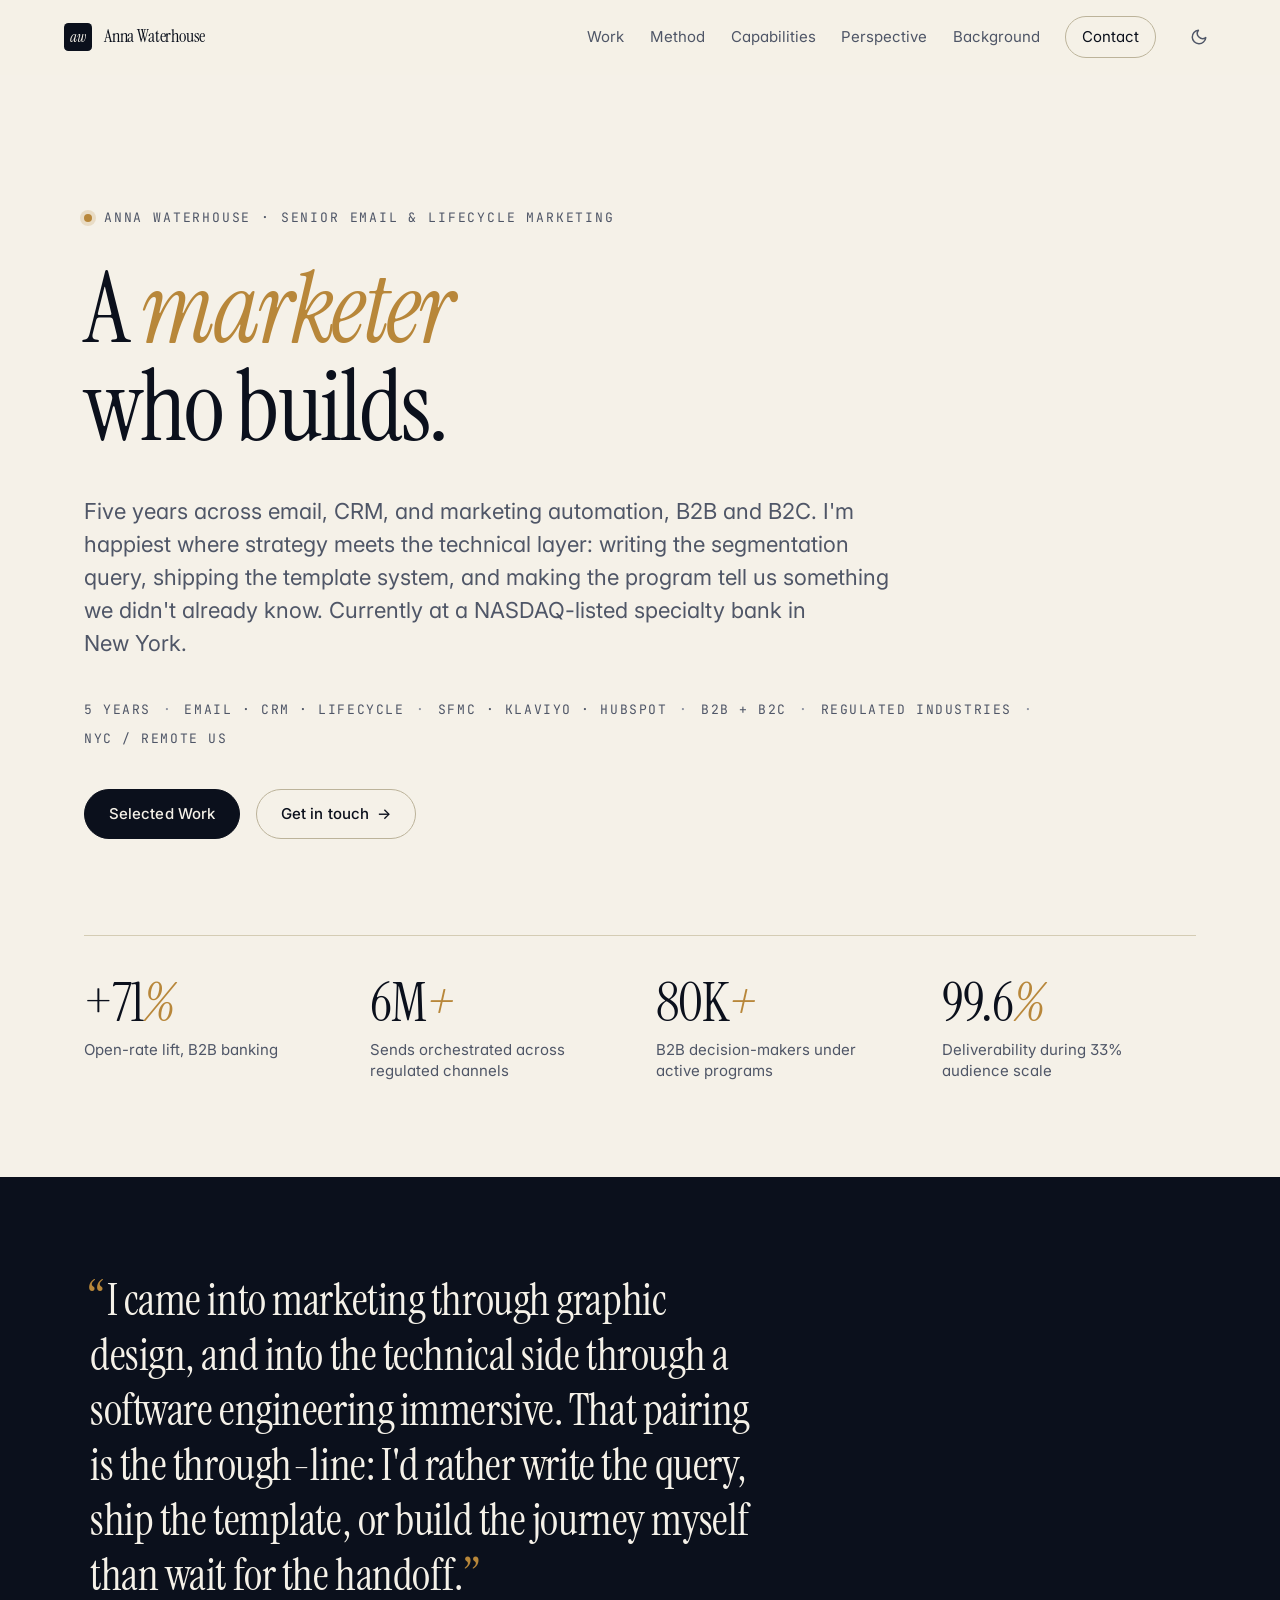
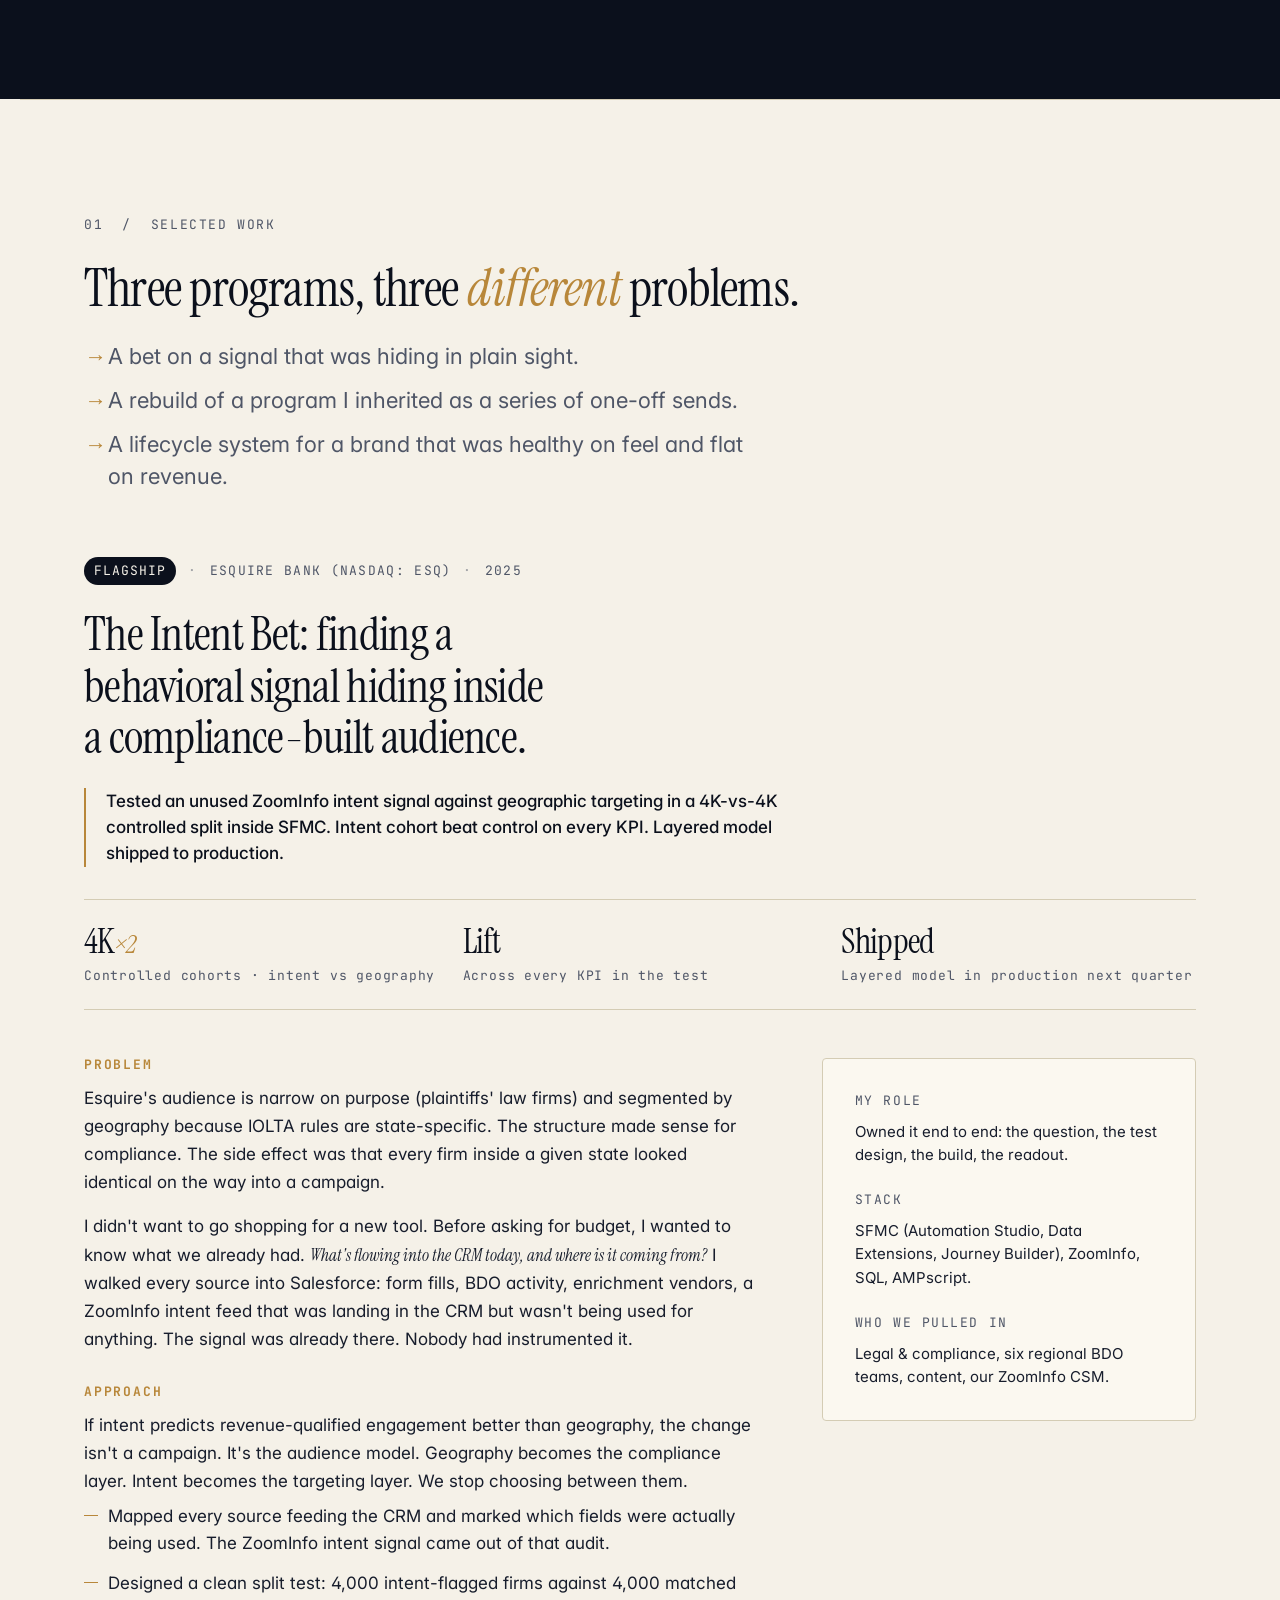
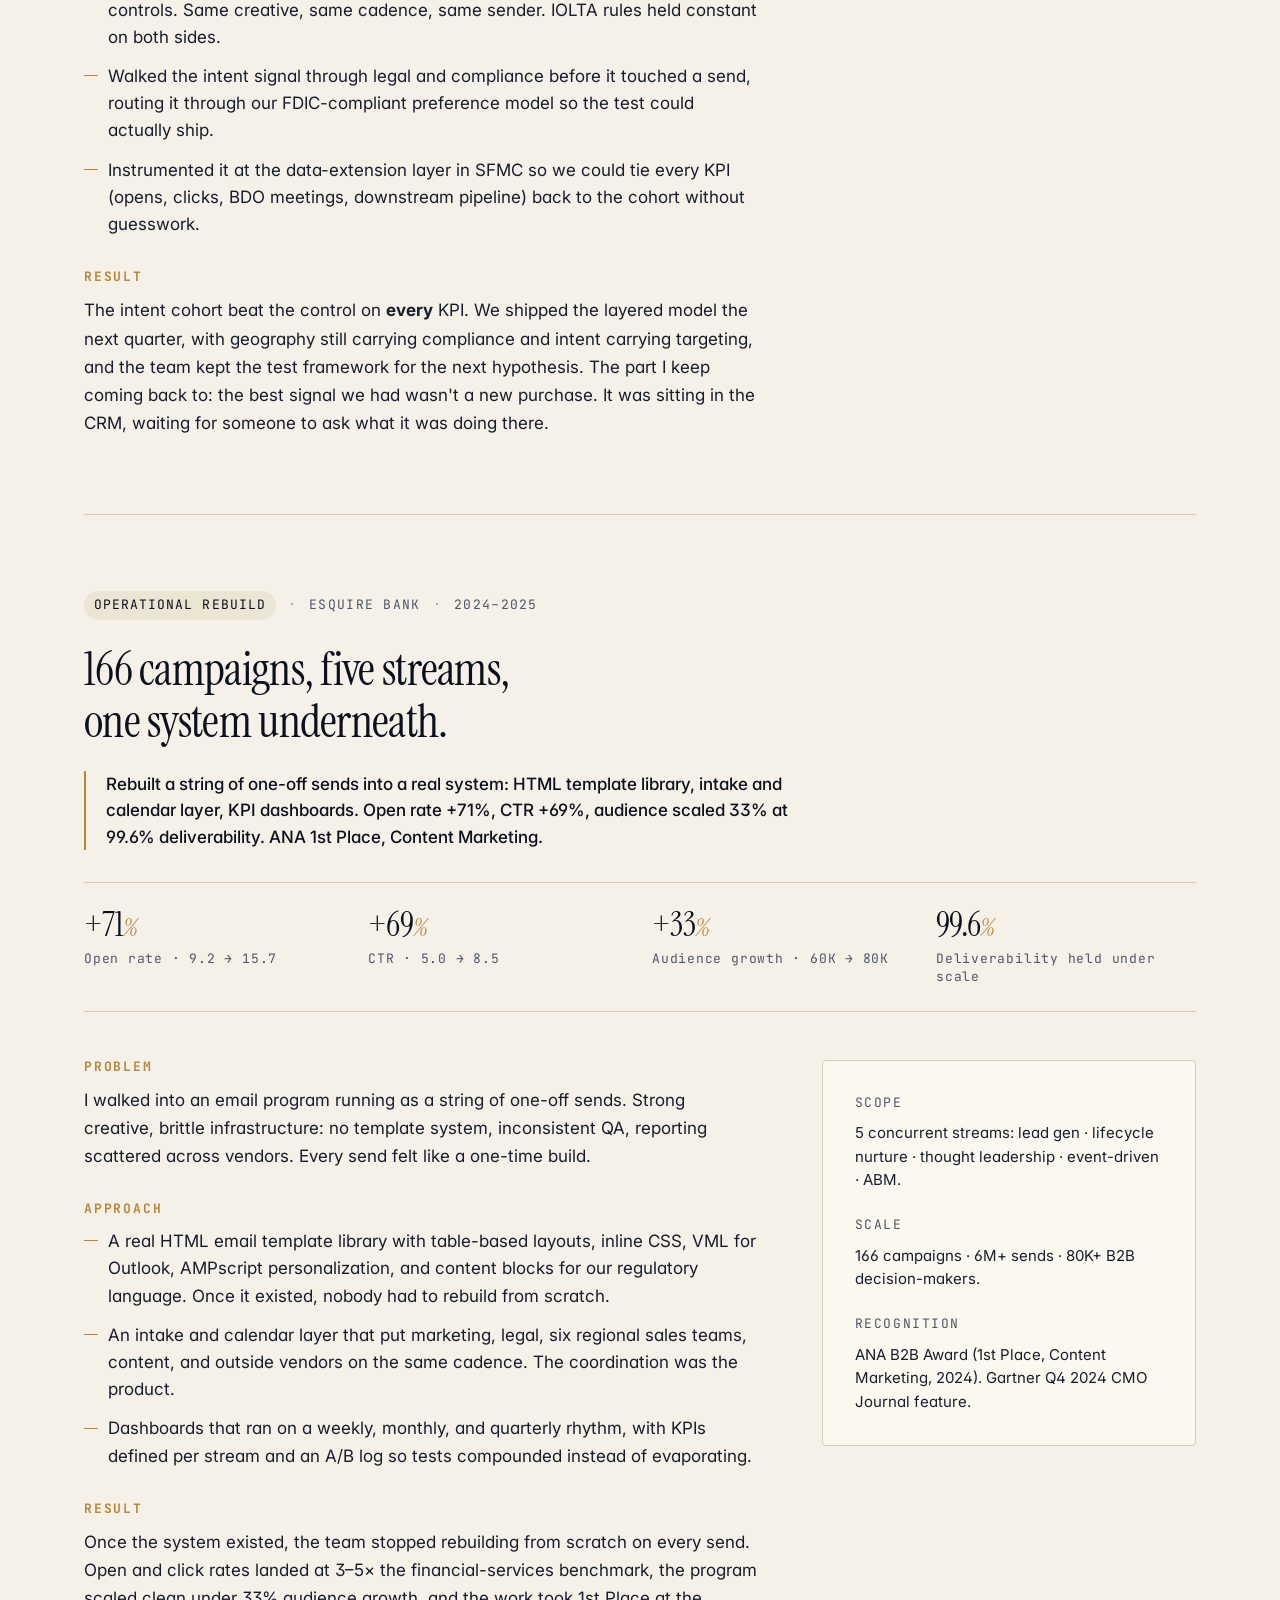
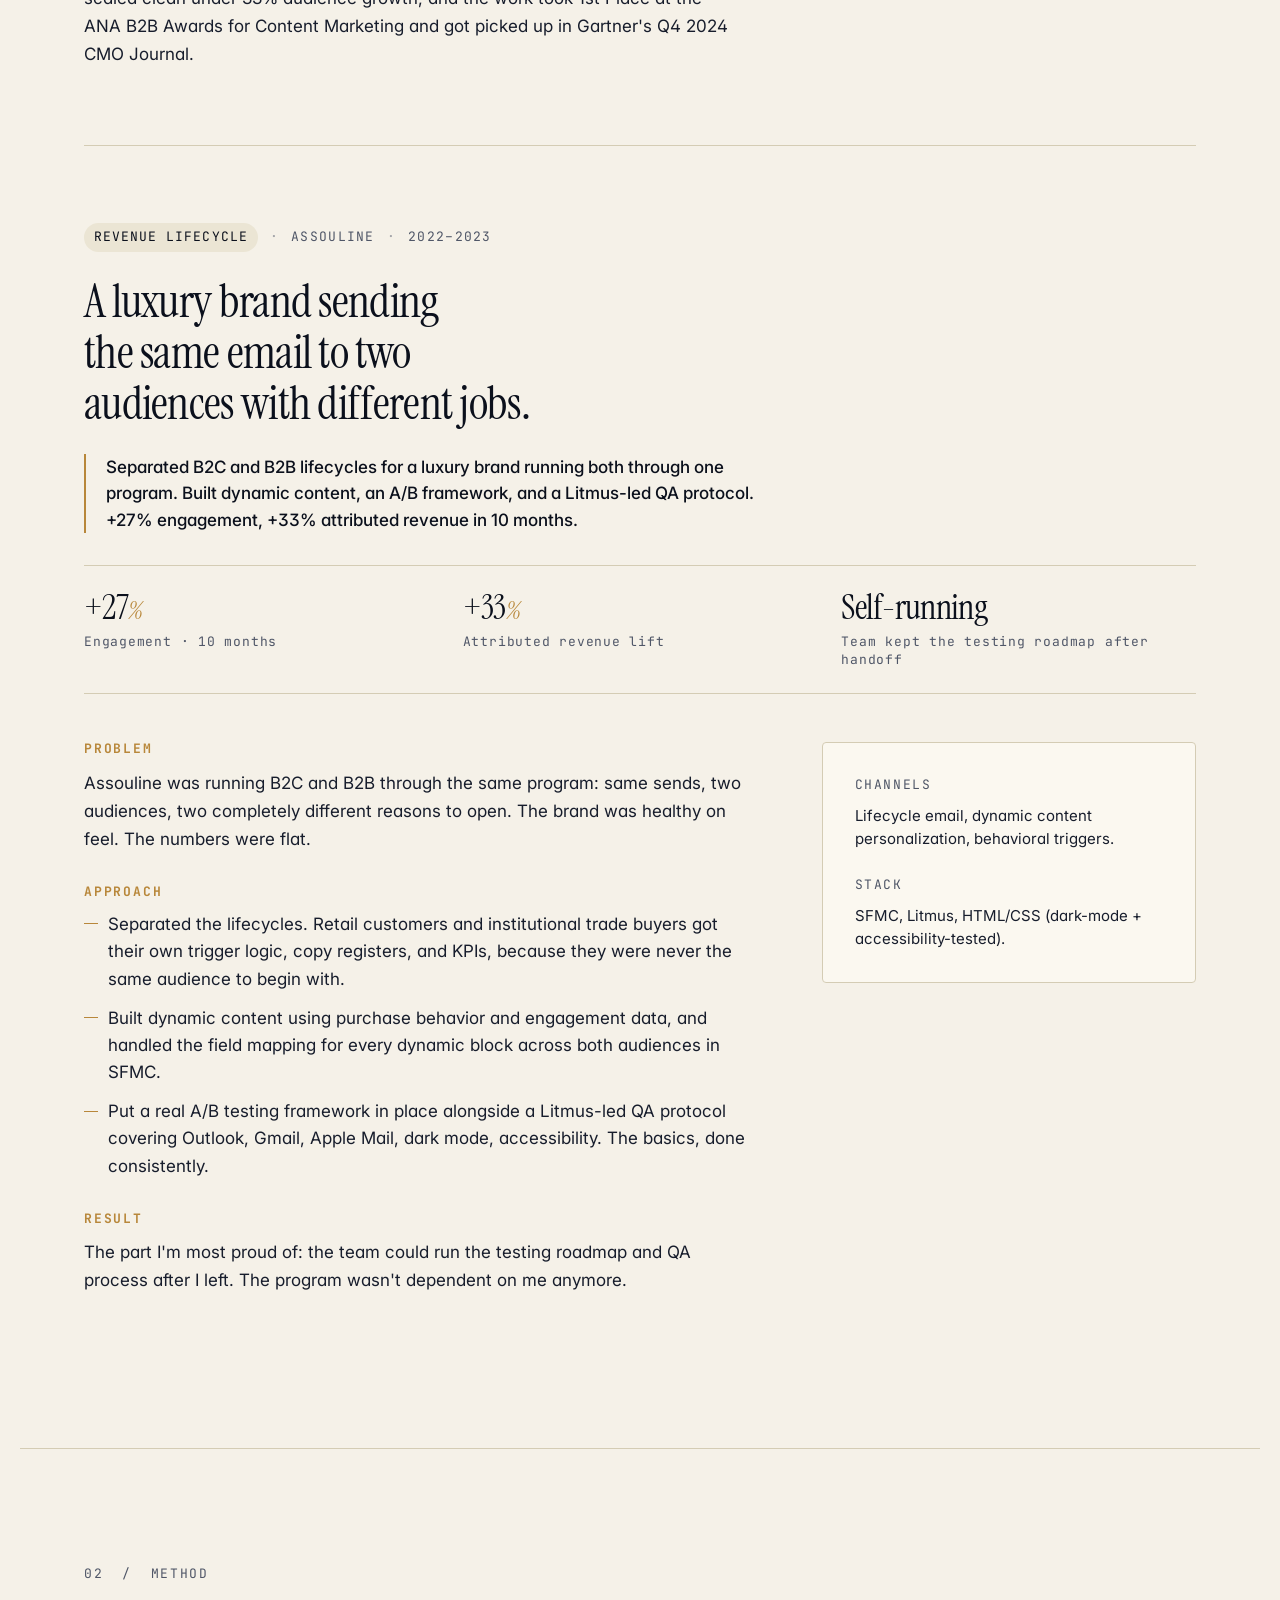
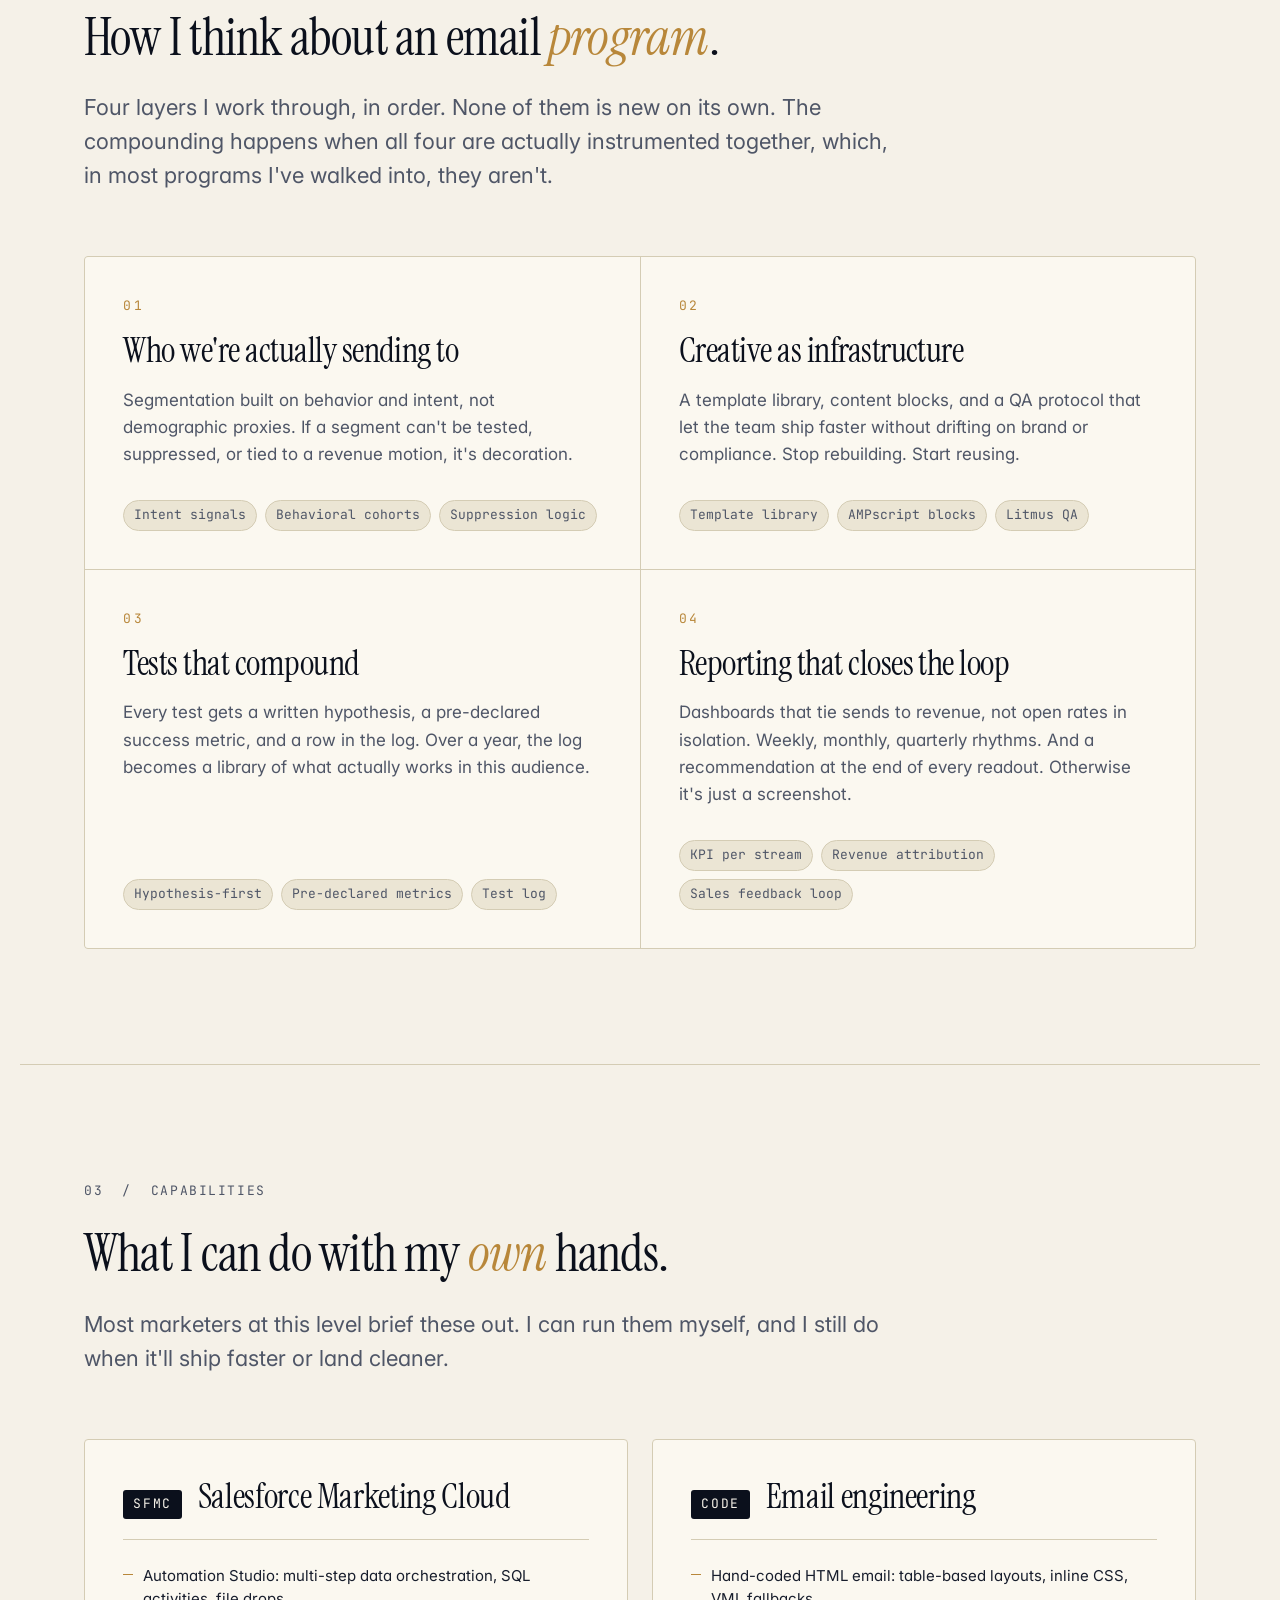
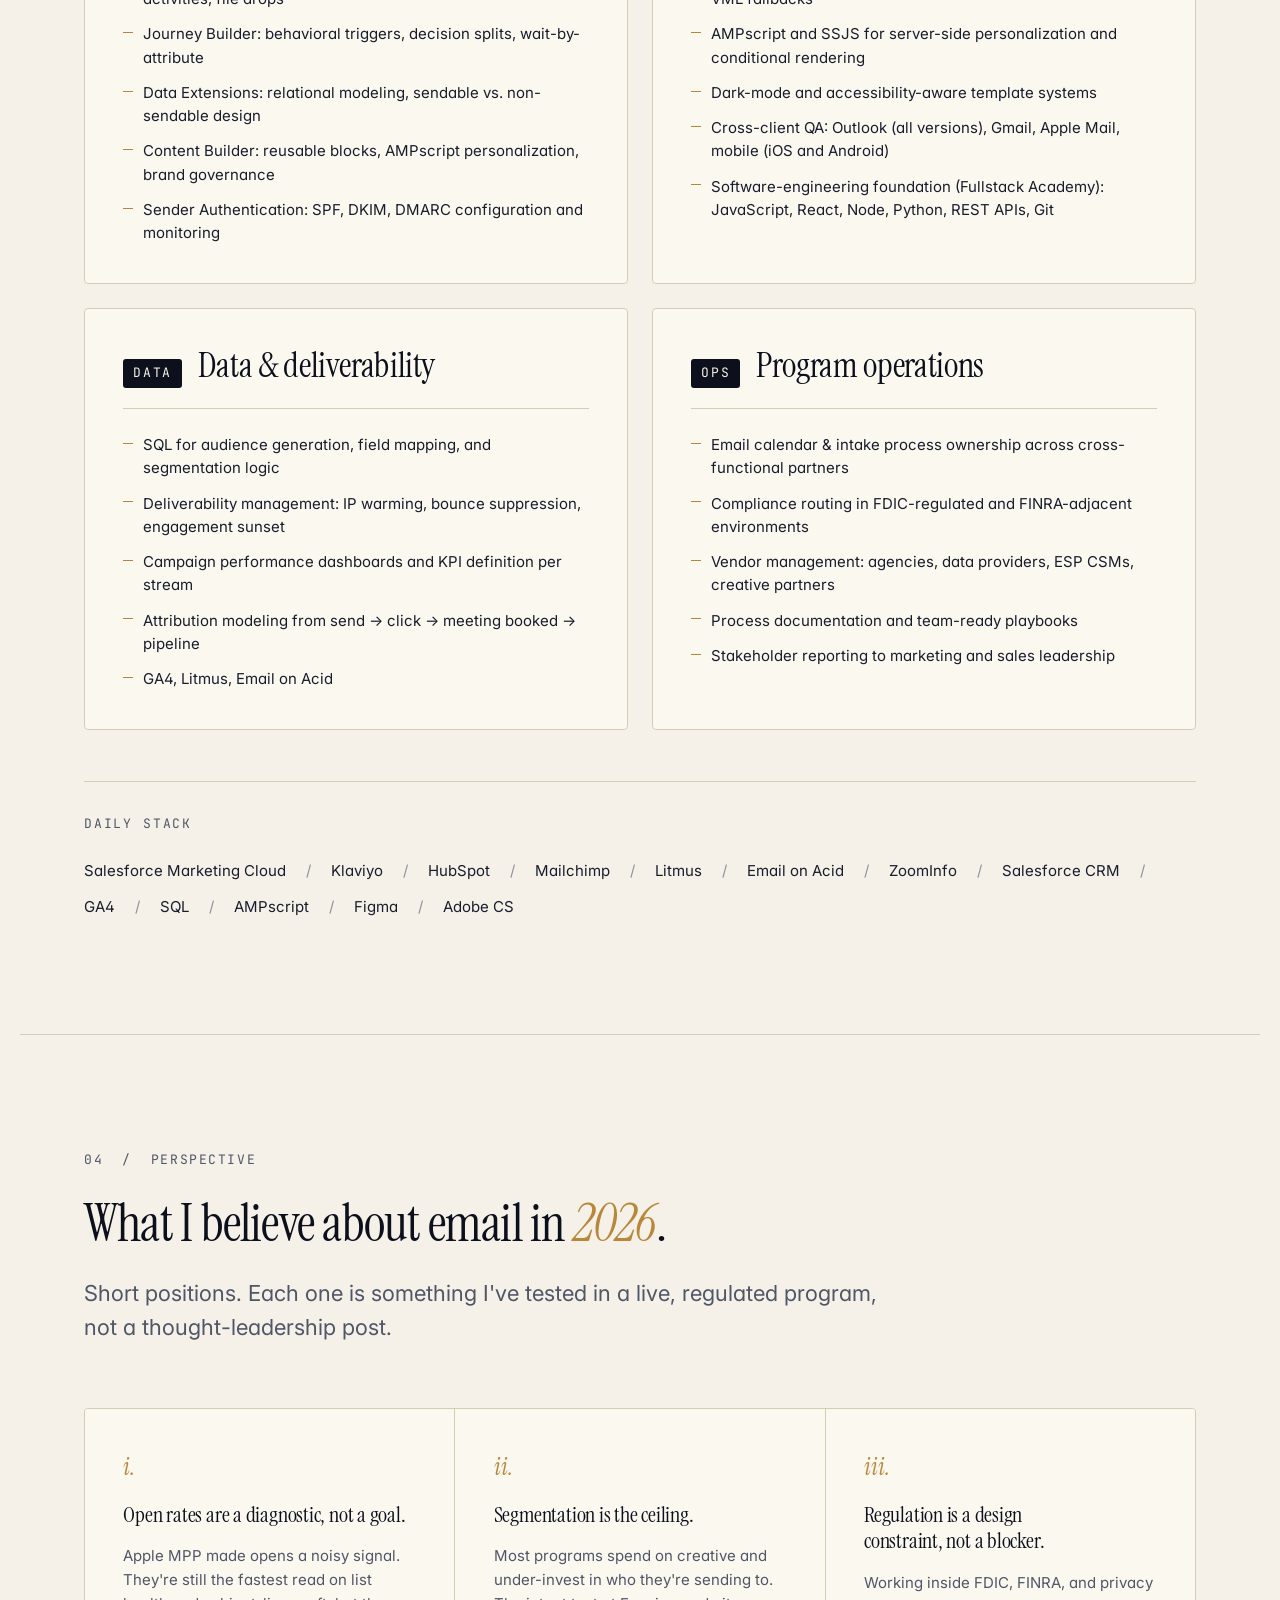
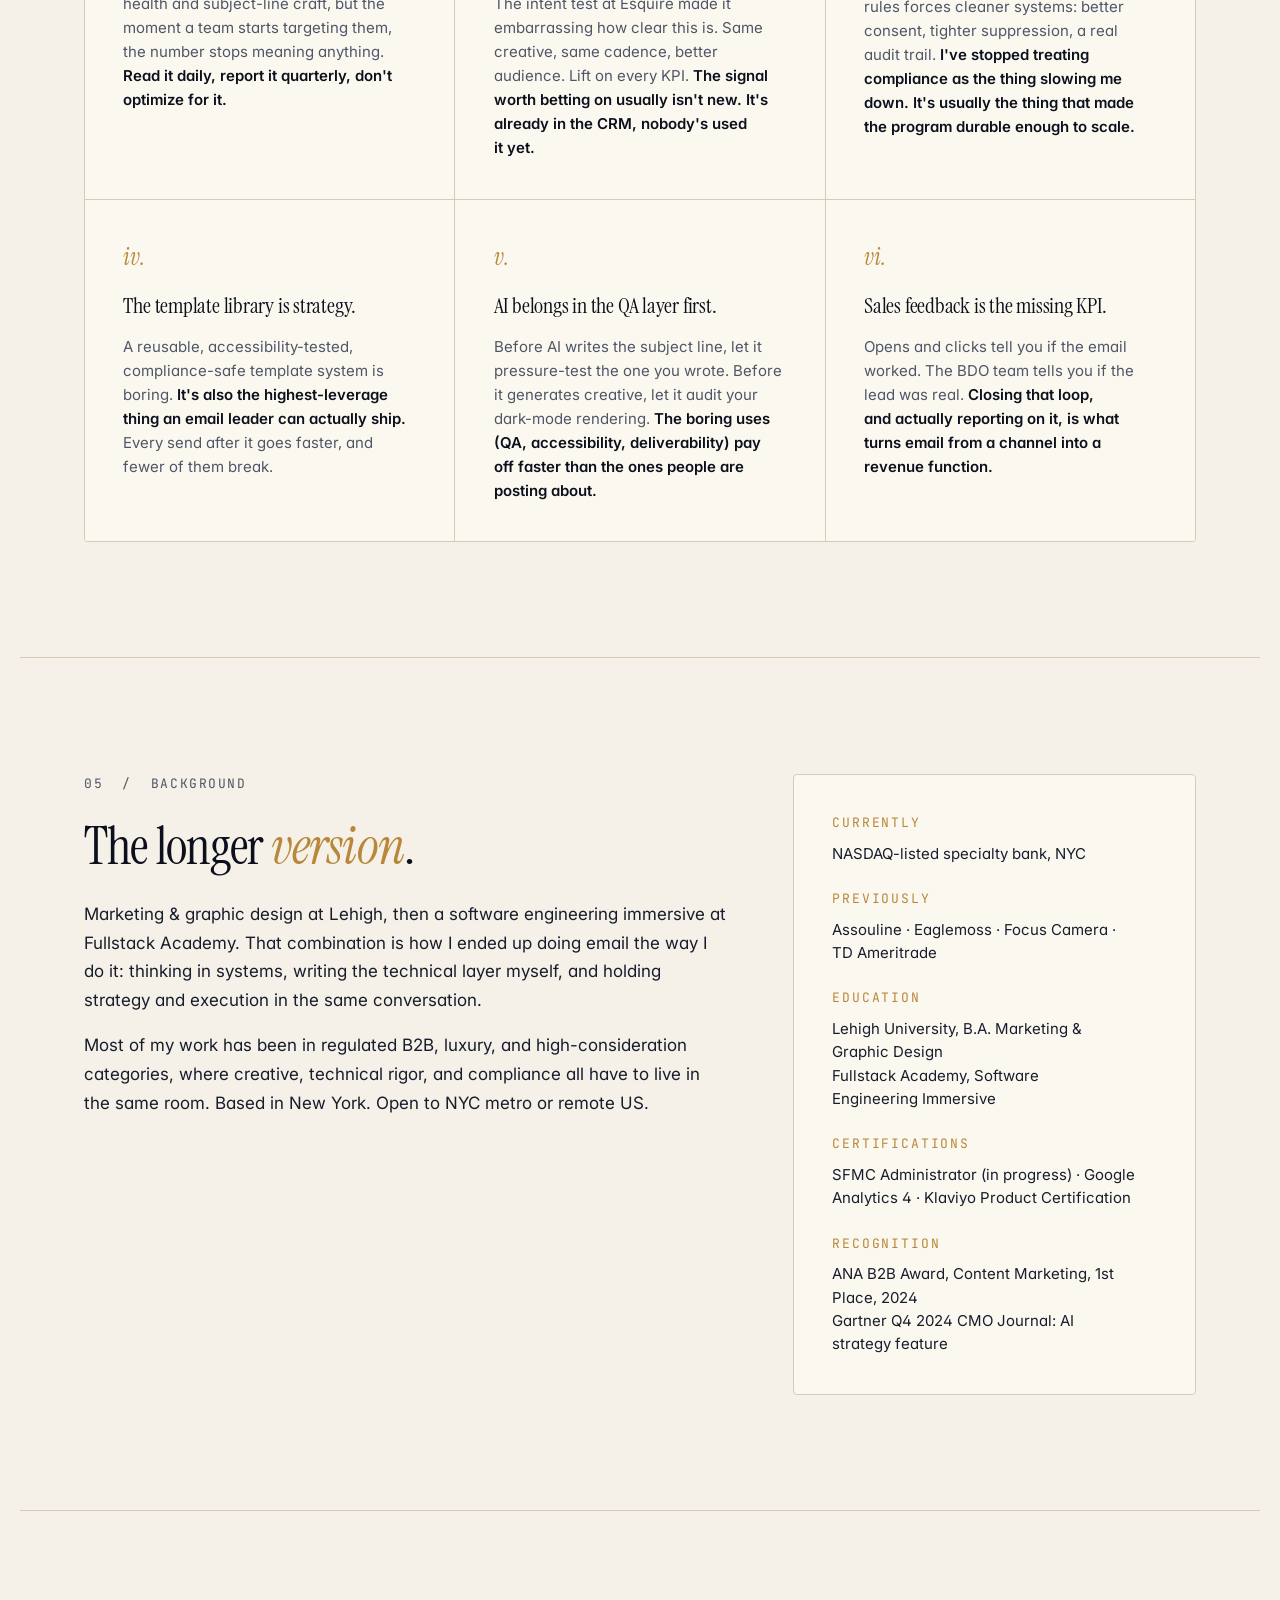
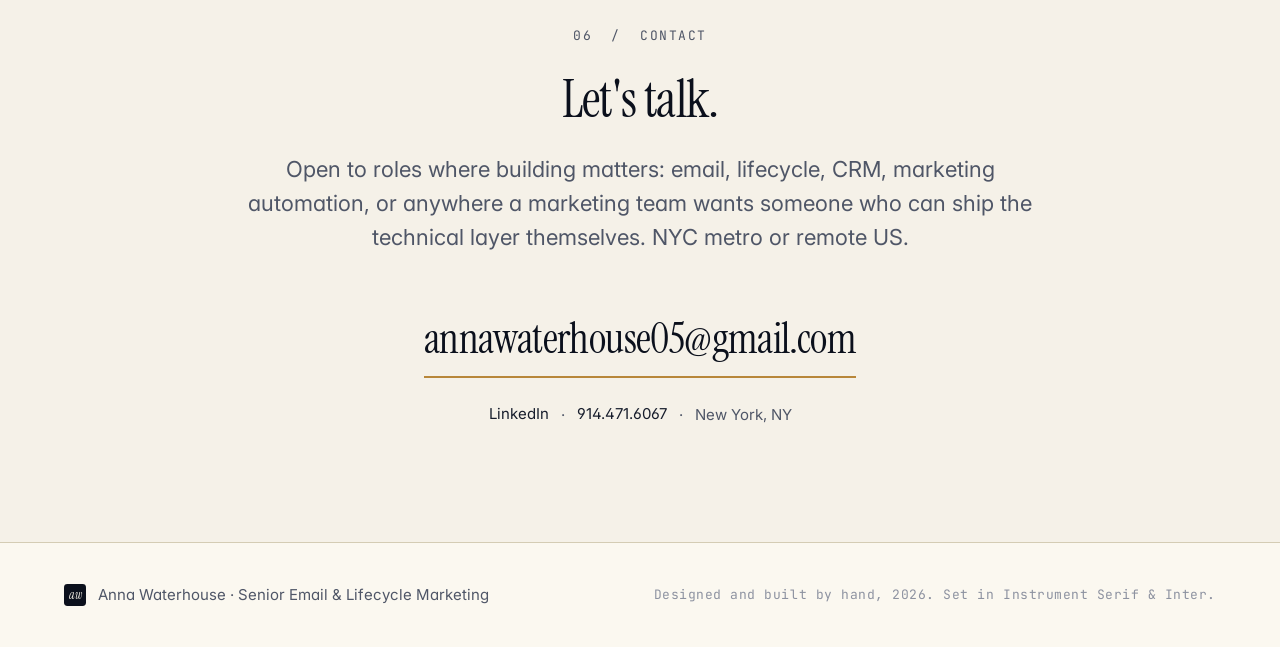
==== index.html @ a28fee6b "Promote mockup to root, add hygiene + SEO polish - Move mockup-v1/{index,style,script} to repo root " ====
<!doctype html>
<html lang="en" data-theme="light">
<head>
<meta charset="utf-8" />
<meta name="viewport" content="width=device-width, initial-scale=1" />
<title>Anna Waterhouse, a marketer who builds</title>
<meta name="description" content="A marketer who builds. Five years across email, CRM, and marketing automation: strategy, segmentation, and the technical layer. Currently at a NASDAQ-listed specialty bank." />
<meta property="og:title" content="Anna Waterhouse, a marketer who builds" />
<meta property="og:description" content="A marketer who builds. Selected work, how I approach a program, and what I believe right now." />
<link rel="preconnect" href="https://fonts.googleapis.com" />
<link rel="preconnect" href="https://fonts.gstatic.com" crossorigin />
<link href="https://fonts.googleapis.com/css2?family=Instrument+Serif:ital@0;1&family=Inter:wght@400;500;600;700&family=JetBrains+Mono:wght@400;500&display=swap" rel="stylesheet" />
<link rel="canonical" href="https://awaterhouse1819.github.io/portfolio/" />
<link rel="stylesheet" href="style.css" />
<link rel="icon" href="data:image/svg+xml,%3Csvg xmlns='http://www.w3.org/2000/svg' viewBox='0 0 32 32'%3E%3Crect width='32' height='32' rx='6' fill='%23141823'/%3E%3Ctext x='16' y='22' font-family='Georgia' font-size='18' font-style='italic' fill='%23e6c76c' text-anchor='middle'%3Eaw%3C/text%3E%3C/svg%3E" />
<script type="application/ld+json">
{
  "@context": "https://schema.org",
  "@type": "Person",
  "name": "Anna Waterhouse",
  "jobTitle": "Senior Email & Lifecycle Marketing",
  "url": "https://awaterhouse1819.github.io/portfolio/",
  "sameAs": ["https://linkedin.com/in/annawaterhouse05"]
}
</script>
</head>
<body>

<!-- ===== HEADER ===== -->
<header class="site-header" id="site-header">
  <a class="brand" href="#top" aria-label="Anna Waterhouse home">
    <svg class="brand-mark" width="28" height="28" viewBox="0 0 32 32" aria-hidden="true">
      <rect width="32" height="32" rx="5" fill="currentColor"/>
      <text x="16" y="21.5" font-family="Instrument Serif, Georgia, serif" font-size="17" font-style="italic" fill="var(--color-bg)" text-anchor="middle">aw</text>
    </svg>
    <span class="brand-text">Anna Waterhouse</span>
  </a>
  <nav class="site-nav" aria-label="Primary">
    <a href="#work">Work</a>
    <a href="#method">Method</a>
    <a href="#capabilities">Capabilities</a>
    <a href="#perspective">Perspective</a>
    <a href="#about">Background</a>
    <a href="#contact" class="nav-cta">Contact</a>
    <button type="button" class="theme-toggle" data-theme-toggle aria-label="Switch to dark mode">
      <svg width="18" height="18" viewBox="0 0 24 24" fill="none" stroke="currentColor" stroke-width="2"><path d="M21 12.79A9 9 0 1 1 11.21 3 7 7 0 0 0 21 12.79z"/></svg>
    </button>
  </nav>
</header>

<main id="top">

<!-- ===== HERO (About-first) ===== -->
<section class="hero">
  <div class="hero-inner">
    <p class="eyebrow"><span class="eyebrow-dot"></span>Anna Waterhouse · Senior Email &amp; Lifecycle Marketing</p>
    <h1 class="hero-title">
      A <em>marketer</em><br/>who builds.
    </h1>
    <p class="hero-lede">
      Five years across email, CRM, and marketing automation, B2B and B2C. I'm happiest where strategy meets the technical layer: writing the segmentation query, shipping the template system, and making the program tell us something we didn't already know. Currently at a NASDAQ-listed specialty bank in New York.
    </p>

    <ul class="hero-meta-strip" role="list" aria-label="At a glance">
      <li>5 years</li>
      <li>Email · CRM · Lifecycle</li>
      <li>SFMC · Klaviyo · HubSpot</li>
      <li>B2B + B2C</li>
      <li>Regulated industries</li>
      <li>NYC / Remote US</li>
    </ul>

    <div class="hero-actions">
      <a href="#work" class="btn btn-primary">Selected Work</a>
      <a href="#contact" class="btn btn-ghost">Get in touch <span aria-hidden="true">→</span></a>
    </div>
  </div>

  <div class="hero-meta" aria-label="Key outcomes">
    <div class="meta-col">
      <div class="meta-num">+71<span class="meta-unit">%</span></div>
      <div class="meta-label">Open-rate lift, B2B banking</div>
    </div>
    <div class="meta-col">
      <div class="meta-num">6M<span class="meta-unit">+</span></div>
      <div class="meta-label">Sends orchestrated across regulated channels</div>
    </div>
    <div class="meta-col">
      <div class="meta-num">80K<span class="meta-unit">+</span></div>
      <div class="meta-label">B2B decision-makers under active programs</div>
    </div>
    <div class="meta-col">
      <div class="meta-num">99.6<span class="meta-unit">%</span></div>
      <div class="meta-label">Deliverability during 33% audience scale</div>
    </div>
  </div>
</section>

<!-- ===== PHILOSOPHY BAR ===== -->
<section class="philosophy">
  <div class="philosophy-inner">
    <p class="philosophy-quote">
      <span class="philosophy-mark">“</span>I came into marketing through graphic design, and into the technical side through a software engineering immersive. That pairing is the through-line: I'd rather write the query, ship the template, or build the journey myself than wait for the handoff.<span class="philosophy-mark">”</span>
    </p>
  </div>
</section>

<!-- ===== SELECTED WORK ===== -->
<section id="work" class="section section-work">
  <header class="section-head">
    <p class="section-eyebrow">01 &nbsp;/&nbsp; Selected Work</p>
    <h2 class="section-title">Three programs, three <em>different</em> problems.</h2>
    <ul class="section-toc" role="list">
      <li><a href="#case-intent">A bet on a signal that was hiding in plain sight.</a></li>
      <li><a href="#case-rebuild">A rebuild of a program I inherited as a series of one-off sends.</a></li>
      <li><a href="#case-lifecycle">A lifecycle system for a brand that was healthy on feel and flat on revenue.</a></li>
    </ul>
  </header>

  <!-- CASE STUDY 01 / FLAGSHIP -->
  <article class="case" id="case-intent">
    <div class="case-meta">
      <span class="case-tag">Flagship</span>
      <span class="case-divider" aria-hidden="true">·</span>
      <span>Esquire Bank (NASDAQ: ESQ)</span>
      <span class="case-divider" aria-hidden="true">·</span>
      <span>2025</span>
    </div>
    <h3 class="case-title">The Intent Bet: finding a behavioral signal hiding inside a compliance-built audience.</h3>

    <p class="case-tldr">Tested an unused ZoomInfo intent signal against geographic targeting in a 4K-vs-4K controlled split inside SFMC. Intent cohort beat control on every KPI. Layered model shipped to production.</p>

    <div class="case-results" role="list" aria-label="Results">
      <div class="result" role="listitem">
        <span class="result-num">4K<span class="result-unit">×2</span></span>
        <span class="result-cap">Controlled cohorts · intent vs geography</span>
      </div>
      <div class="result" role="listitem">
        <span class="result-num">Lift</span>
        <span class="result-cap">Across every KPI in the test</span>
      </div>
      <div class="result" role="listitem">
        <span class="result-num">Shipped</span>
        <span class="result-cap">Layered model in production next quarter</span>
      </div>
    </div>

    <div class="case-grid">
      <div class="case-body">
        <h4 class="case-h">Problem</h4>
        <p>Esquire's audience is narrow on purpose (plaintiffs' law firms) and segmented by geography because IOLTA rules are state-specific. The structure made sense for compliance. The side effect was that every firm inside a given state looked identical on the way into a campaign.</p>
        <p>I didn't want to go shopping for a new tool. Before asking for budget, I wanted to know what we already had. <em>What's flowing into the CRM today, and where is it coming from?</em> I walked every source into Salesforce: form fills, BDO activity, enrichment vendors, a ZoomInfo intent feed that was landing in the CRM but wasn't being used for anything. The signal was already there. Nobody had instrumented it.</p>

        <h4 class="case-h">Approach</h4>
        <p>If intent predicts revenue-qualified engagement better than geography, the change isn't a campaign. It's the audience model. Geography becomes the compliance layer. Intent becomes the targeting layer. We stop choosing between them.</p>
        <ul class="case-list" role="list">
          <li>Mapped every source feeding the CRM and marked which fields were actually being used. The ZoomInfo intent signal came out of that audit.</li>
          <li>Designed a clean split test: 4,000 intent-flagged firms against 4,000 matched controls. Same creative, same cadence, same sender. IOLTA rules held constant on both sides.</li>
          <li>Walked the intent signal through legal and compliance before it touched a send, routing it through our FDIC-compliant preference model so the test could actually ship.</li>
          <li>Instrumented it at the data-extension layer in SFMC so we could tie every KPI (opens, clicks, BDO meetings, downstream pipeline) back to the cohort without guesswork.</li>
        </ul>

        <h4 class="case-h">Result</h4>
        <p>The intent cohort beat the control on <strong>every</strong> KPI. We shipped the layered model the next quarter, with geography still carrying compliance and intent carrying targeting, and the team kept the test framework for the next hypothesis. The part I keep coming back to: the best signal we had wasn't a new purchase. It was sitting in the CRM, waiting for someone to ask what it was doing there.</p>
      </div>

      <aside class="case-side">
        <p class="side-label">My role</p>
        <p class="side-value">Owned it end to end: the question, the test design, the build, the readout.</p>

        <p class="side-label">Stack</p>
        <p class="side-value">SFMC (Automation Studio, Data Extensions, Journey Builder), ZoomInfo, SQL, AMPscript.</p>

        <p class="side-label">Who we pulled in</p>
        <p class="side-value">Legal &amp; compliance, six regional BDO teams, content, our ZoomInfo CSM.</p>
      </aside>
    </div>
  </article>

  <!-- CASE STUDY 02 -->
  <article class="case" id="case-rebuild">
    <div class="case-meta">
      <span class="case-tag case-tag-alt">Operational rebuild</span>
      <span class="case-divider" aria-hidden="true">·</span>
      <span>Esquire Bank</span>
      <span class="case-divider" aria-hidden="true">·</span>
      <span>2024–2025</span>
    </div>
    <h3 class="case-title">166 campaigns, five streams, one system underneath.</h3>

    <p class="case-tldr">Rebuilt a string of one-off sends into a real system: HTML template library, intake and calendar layer, KPI dashboards. Open rate +71%, CTR +69%, audience scaled 33% at 99.6% deliverability. ANA 1st Place, Content Marketing.</p>

    <div class="case-results" role="list" aria-label="Results">
      <div class="result" role="listitem">
        <span class="result-num">+71<span class="result-unit">%</span></span>
        <span class="result-cap">Open rate · 9.2 → 15.7</span>
      </div>
      <div class="result" role="listitem">
        <span class="result-num">+69<span class="result-unit">%</span></span>
        <span class="result-cap">CTR · 5.0 → 8.5</span>
      </div>
      <div class="result" role="listitem">
        <span class="result-num">+33<span class="result-unit">%</span></span>
        <span class="result-cap">Audience growth · 60K → 80K</span>
      </div>
      <div class="result" role="listitem">
        <span class="result-num">99.6<span class="result-unit">%</span></span>
        <span class="result-cap">Deliverability held under scale</span>
      </div>
    </div>

    <div class="case-grid">
      <div class="case-body">
        <h4 class="case-h">Problem</h4>
        <p>I walked into an email program running as a string of one-off sends. Strong creative, brittle infrastructure: no template system, inconsistent QA, reporting scattered across vendors. Every send felt like a one-time build.</p>

        <h4 class="case-h">Approach</h4>
        <ul class="case-list" role="list">
          <li>A real HTML email template library with table-based layouts, inline CSS, VML for Outlook, AMPscript personalization, and content blocks for our regulatory language. Once it existed, nobody had to rebuild from scratch.</li>
          <li>An intake and calendar layer that put marketing, legal, six regional sales teams, content, and outside vendors on the same cadence. The coordination was the product.</li>
          <li>Dashboards that ran on a weekly, monthly, and quarterly rhythm, with KPIs defined per stream and an A/B log so tests compounded instead of evaporating.</li>
        </ul>

        <h4 class="case-h">Result</h4>
        <p>Once the system existed, the team stopped rebuilding from scratch on every send. Open and click rates landed at 3–5× the financial-services benchmark, the program scaled clean under 33% audience growth, and the work took 1st Place at the ANA B2B Awards for Content Marketing and got picked up in Gartner's Q4 2024 CMO Journal.</p>
      </div>

      <aside class="case-side">
        <p class="side-label">Scope</p>
        <p class="side-value">5 concurrent streams: lead gen · lifecycle nurture · thought leadership · event-driven · ABM.</p>

        <p class="side-label">Scale</p>
        <p class="side-value">166 campaigns · 6M+ sends · 80K+ B2B decision-makers.</p>

        <p class="side-label">Recognition</p>
        <p class="side-value">ANA B2B Award (1st Place, Content Marketing, 2024). Gartner Q4 2024 CMO Journal feature.</p>
      </aside>
    </div>
  </article>

  <!-- CASE STUDY 03 -->
  <article class="case" id="case-lifecycle">
    <div class="case-meta">
      <span class="case-tag case-tag-alt">Revenue lifecycle</span>
      <span class="case-divider" aria-hidden="true">·</span>
      <span>Assouline</span>
      <span class="case-divider" aria-hidden="true">·</span>
      <span>2022–2023</span>
    </div>
    <h3 class="case-title">A luxury brand sending the same email to two audiences with different jobs.</h3>

    <p class="case-tldr">Separated B2C and B2B lifecycles for a luxury brand running both through one program. Built dynamic content, an A/B framework, and a Litmus-led QA protocol. +27% engagement, +33% attributed revenue in 10 months.</p>

    <div class="case-results" role="list" aria-label="Results">
      <div class="result" role="listitem">
        <span class="result-num">+27<span class="result-unit">%</span></span>
        <span class="result-cap">Engagement · 10 months</span>
      </div>
      <div class="result" role="listitem">
        <span class="result-num">+33<span class="result-unit">%</span></span>
        <span class="result-cap">Attributed revenue lift</span>
      </div>
      <div class="result" role="listitem">
        <span class="result-num">Self-running</span>
        <span class="result-cap">Team kept the testing roadmap after handoff</span>
      </div>
    </div>

    <div class="case-grid">
      <div class="case-body">
        <h4 class="case-h">Problem</h4>
        <p>Assouline was running B2C and B2B through the same program: same sends, two audiences, two completely different reasons to open. The brand was healthy on feel. The numbers were flat.</p>

        <h4 class="case-h">Approach</h4>
        <ul class="case-list" role="list">
          <li>Separated the lifecycles. Retail customers and institutional trade buyers got their own trigger logic, copy registers, and KPIs, because they were never the same audience to begin with.</li>
          <li>Built dynamic content using purchase behavior and engagement data, and handled the field mapping for every dynamic block across both audiences in SFMC.</li>
          <li>Put a real A/B testing framework in place alongside a Litmus-led QA protocol covering Outlook, Gmail, Apple Mail, dark mode, accessibility. The basics, done consistently.</li>
        </ul>

        <h4 class="case-h">Result</h4>
        <p>The part I'm most proud of: the team could run the testing roadmap and QA process after I left. The program wasn't dependent on me anymore.</p>
      </div>

      <aside class="case-side">
        <p class="side-label">Channels</p>
        <p class="side-value">Lifecycle email, dynamic content personalization, behavioral triggers.</p>

        <p class="side-label">Stack</p>
        <p class="side-value">SFMC, Litmus, HTML/CSS (dark-mode + accessibility-tested).</p>
      </aside>
    </div>
  </article>
</section>

<!-- ===== METHODOLOGY ===== -->
<section id="method" class="section section-method">
  <header class="section-head">
    <p class="section-eyebrow">02 &nbsp;/&nbsp; Method</p>
    <h2 class="section-title">How I think about an email <em>program</em>.</h2>
    <p class="section-lede">Four layers I work through, in order. None of them is new on its own. The compounding happens when all four are actually instrumented together, which, in most programs I've walked into, they aren't.</p>
  </header>

  <ol class="method-grid" role="list">
    <li class="method-step">
      <div class="method-num">01</div>
      <h3 class="method-title">Who we're actually sending to</h3>
      <p class="method-body">Segmentation built on behavior and intent, not demographic proxies. If a segment can't be tested, suppressed, or tied to a revenue motion, it's decoration.</p>
      <ul class="method-tags" role="list">
        <li>Intent signals</li><li>Behavioral cohorts</li><li>Suppression logic</li>
      </ul>
    </li>
    <li class="method-step">
      <div class="method-num">02</div>
      <h3 class="method-title">Creative as infrastructure</h3>
      <p class="method-body">A template library, content blocks, and a QA protocol that let the team ship faster without drifting on brand or compliance. Stop rebuilding. Start reusing.</p>
      <ul class="method-tags" role="list">
        <li>Template library</li><li>AMPscript blocks</li><li>Litmus QA</li>
      </ul>
    </li>
    <li class="method-step">
      <div class="method-num">03</div>
      <h3 class="method-title">Tests that compound</h3>
      <p class="method-body">Every test gets a written hypothesis, a pre-declared success metric, and a row in the log. Over a year, the log becomes a library of what actually works in this audience.</p>
      <ul class="method-tags" role="list">
        <li>Hypothesis-first</li><li>Pre-declared metrics</li><li>Test log</li>
      </ul>
    </li>
    <li class="method-step">
      <div class="method-num">04</div>
      <h3 class="method-title">Reporting that closes the loop</h3>
      <p class="method-body">Dashboards that tie sends to revenue, not open rates in isolation. Weekly, monthly, quarterly rhythms. And a recommendation at the end of every readout. Otherwise it's just a screenshot.</p>
      <ul class="method-tags" role="list">
        <li>KPI per stream</li><li>Revenue attribution</li><li>Sales feedback loop</li>
      </ul>
    </li>
  </ol>
</section>

<!-- ===== CAPABILITIES ===== -->
<section id="capabilities" class="section section-capabilities">
  <header class="section-head">
    <p class="section-eyebrow">03 &nbsp;/&nbsp; Capabilities</p>
    <h2 class="section-title">What I can do with my <em>own</em> hands.</h2>
    <p class="section-lede">Most marketers at this level brief these out. I can run them myself, and I still do when it'll ship faster or land cleaner.</p>
  </header>

  <div class="cap-grid">
    <div class="cap-card">
      <div class="cap-head">
        <span class="cap-num">SFMC</span>
        <h3 class="cap-title">Salesforce Marketing Cloud</h3>
      </div>
      <ul class="cap-list" role="list">
        <li>Automation Studio: multi-step data orchestration, SQL activities, file drops</li>
        <li>Journey Builder: behavioral triggers, decision splits, wait-by-attribute</li>
        <li>Data Extensions: relational modeling, sendable vs. non-sendable design</li>
        <li>Content Builder: reusable blocks, AMPscript personalization, brand governance</li>
        <li>Sender Authentication: SPF, DKIM, DMARC configuration and monitoring</li>
      </ul>
    </div>

    <div class="cap-card">
      <div class="cap-head">
        <span class="cap-num">Code</span>
        <h3 class="cap-title">Email engineering</h3>
      </div>
      <ul class="cap-list" role="list">
        <li>Hand-coded HTML email: table-based layouts, inline CSS, VML fallbacks</li>
        <li>AMPscript and SSJS for server-side personalization and conditional rendering</li>
        <li>Dark-mode and accessibility-aware template systems</li>
        <li>Cross-client QA: Outlook (all versions), Gmail, Apple Mail, mobile (iOS and Android)</li>
        <li>Software-engineering foundation (Fullstack Academy): JavaScript, React, Node, Python, REST APIs, Git</li>
      </ul>
    </div>

    <div class="cap-card">
      <div class="cap-head">
        <span class="cap-num">Data</span>
        <h3 class="cap-title">Data &amp; deliverability</h3>
      </div>
      <ul class="cap-list" role="list">
        <li>SQL for audience generation, field mapping, and segmentation logic</li>
        <li>Deliverability management: IP warming, bounce suppression, engagement sunset</li>
        <li>Campaign performance dashboards and KPI definition per stream</li>
        <li>Attribution modeling from send → click → meeting booked → pipeline</li>
        <li>GA4, Litmus, Email on Acid</li>
      </ul>
    </div>

    <div class="cap-card">
      <div class="cap-head">
        <span class="cap-num">Ops</span>
        <h3 class="cap-title">Program operations</h3>
      </div>
      <ul class="cap-list" role="list">
        <li>Email calendar &amp; intake process ownership across cross-functional partners</li>
        <li>Compliance routing in FDIC-regulated and FINRA-adjacent environments</li>
        <li>Vendor management: agencies, data providers, ESP CSMs, creative partners</li>
        <li>Process documentation and team-ready playbooks</li>
        <li>Stakeholder reporting to marketing and sales leadership</li>
      </ul>
    </div>
  </div>

  <div class="stack-strip" aria-label="Tool stack">
    <span class="stack-label">Daily stack</span>
    <ul class="stack-list" role="list">
      <li>Salesforce Marketing Cloud</li>
      <li>Klaviyo</li>
      <li>HubSpot</li>
      <li>Mailchimp</li>
      <li>Litmus</li>
      <li>Email on Acid</li>
      <li>ZoomInfo</li>
      <li>Salesforce CRM</li>
      <li>GA4</li>
      <li>SQL</li>
      <li>AMPscript</li>
      <li>Figma</li>
      <li>Adobe CS</li>
    </ul>
  </div>
</section>

<!-- ===== PERSPECTIVE / STRATEGY POVs ===== -->
<section id="perspective" class="section section-perspective">
  <header class="section-head">
    <p class="section-eyebrow">04 &nbsp;/&nbsp; Perspective</p>
    <h2 class="section-title">What I believe about email in <em>2026</em>.</h2>
    <p class="section-lede">Short positions. Each one is something I've tested in a live, regulated program, not a thought-leadership post.</p>
  </header>

  <div class="pov-grid">
    <article class="pov">
      <p class="pov-index">i.</p>
      <h3 class="pov-title">Open rates are a diagnostic, not a goal.</h3>
      <p class="pov-body">Apple MPP made opens a noisy signal. They're still the fastest read on list health and subject-line craft, but the moment a team starts targeting them, the number stops meaning anything. <strong>Read it daily, report it quarterly, don't optimize for it.</strong></p>
    </article>

    <article class="pov">
      <p class="pov-index">ii.</p>
      <h3 class="pov-title">Segmentation is the ceiling.</h3>
      <p class="pov-body">Most programs spend on creative and under-invest in who they're sending to. The intent test at Esquire made it embarrassing how clear this is. Same creative, same cadence, better audience. Lift on every KPI. <strong>The signal worth betting on usually isn't new. It's already in the CRM, nobody's used it yet.</strong></p>
    </article>

    <article class="pov">
      <p class="pov-index">iii.</p>
      <h3 class="pov-title">Regulation is a design constraint, not a blocker.</h3>
      <p class="pov-body">Working inside FDIC, FINRA, and privacy rules forces cleaner systems: better consent, tighter suppression, a real audit trail. <strong>I've stopped treating compliance as the thing slowing me down. It's usually the thing that made the program durable enough to scale.</strong></p>
    </article>

    <article class="pov">
      <p class="pov-index">iv.</p>
      <h3 class="pov-title">The template library is strategy.</h3>
      <p class="pov-body">A reusable, accessibility-tested, compliance-safe template system is boring. <strong>It's also the highest-leverage thing an email leader can actually ship.</strong> Every send after it goes faster, and fewer of them break.</p>
    </article>

    <article class="pov">
      <p class="pov-index">v.</p>
      <h3 class="pov-title">AI belongs in the QA layer first.</h3>
      <p class="pov-body">Before AI writes the subject line, let it pressure-test the one you wrote. Before it generates creative, let it audit your dark-mode rendering. <strong>The boring uses (QA, accessibility, deliverability) pay off faster than the ones people are posting about.</strong></p>
    </article>

    <article class="pov">
      <p class="pov-index">vi.</p>
      <h3 class="pov-title">Sales feedback is the missing KPI.</h3>
      <p class="pov-body">Opens and clicks tell you if the email worked. The BDO team tells you if the lead was real. <strong>Closing that loop, and actually reporting on it, is what turns email from a channel into a revenue function.</strong></p>
    </article>
  </div>
</section>

<!-- ===== BACKGROUND (moved up, condensed) ===== -->
<section id="about" class="section section-about">
  <div class="about-grid">
    <div class="about-body">
      <p class="section-eyebrow">05 &nbsp;/&nbsp; Background</p>
      <h2 class="section-title">The longer <em>version</em>.</h2>
      <p class="about-p">Marketing &amp; graphic design at Lehigh, then a software engineering immersive at Fullstack Academy. That combination is how I ended up doing email the way I do it: thinking in systems, writing the technical layer myself, and holding strategy and execution in the same conversation.</p>
      <p class="about-p">Most of my work has been in regulated B2B, luxury, and high-consideration categories, where creative, technical rigor, and compliance all have to live in the same room. Based in New York. Open to NYC metro or remote US.</p>
    </div>
    <aside class="about-side">
      <div class="about-block">
        <p class="about-label">Currently</p>
        <p class="about-value">NASDAQ-listed specialty bank, NYC</p>
      </div>
      <div class="about-block">
        <p class="about-label">Previously</p>
        <p class="about-value">Assouline · Eaglemoss · Focus Camera · TD Ameritrade</p>
      </div>
      <div class="about-block">
        <p class="about-label">Education</p>
        <p class="about-value">Lehigh University, B.A. Marketing &amp; Graphic Design<br/>Fullstack Academy, Software Engineering Immersive</p>
      </div>
      <div class="about-block">
        <p class="about-label">Certifications</p>
        <p class="about-value">SFMC Administrator (in progress) · Google Analytics 4 · Klaviyo Product Certification</p>
      </div>
      <div class="about-block">
        <p class="about-label">Recognition</p>
        <p class="about-value">ANA B2B Award, Content Marketing, 1st Place, 2024<br/>Gartner Q4 2024 CMO Journal: AI strategy feature</p>
      </div>
    </aside>
  </div>
</section>

<!-- ===== CONTACT ===== -->
<section id="contact" class="section section-contact">
  <div class="contact-inner">
    <p class="section-eyebrow">06 &nbsp;/&nbsp; Contact</p>
    <h2 class="contact-title">Let's talk.</h2>
    <p class="contact-lede">Open to roles where building matters: email, lifecycle, CRM, marketing automation, or anywhere a marketing team wants someone who can ship the technical layer themselves. NYC metro or remote US.</p>
    <div class="contact-actions">
      <a class="contact-primary" href="mailto:annawaterhouse05@gmail.com">annawaterhouse05@gmail.com</a>
      <div class="contact-meta">
        <a href="https://linkedin.com/in/annawaterhouse05" rel="noopener">LinkedIn</a>
        <span aria-hidden="true">·</span>
        <a href="tel:+19144716067">914.471.6067</a>
        <span aria-hidden="true">·</span>
        <span>New York, NY</span>
      </div>
    </div>
  </div>
</section>

</main>

<!-- ===== FOOTER ===== -->
<footer class="site-footer">
  <div class="footer-inner">
    <div class="footer-brand">
      <svg width="22" height="22" viewBox="0 0 32 32" aria-hidden="true">
        <rect width="32" height="32" rx="5" fill="currentColor"/>
        <text x="16" y="21.5" font-family="Instrument Serif, Georgia, serif" font-size="17" font-style="italic" fill="var(--color-bg)" text-anchor="middle">aw</text>
      </svg>
      <span>Anna Waterhouse · Senior Email &amp; Lifecycle Marketing</span>
    </div>
    <p class="footer-meta">Designed and built by hand, 2026. Set in Instrument Serif &amp; Inter.</p>
  </div>
</footer>

<script src="script.js"></script>
</body>
</html>
---- style.css ----
/* =============================================================
   ANNA WATERHOUSE : PORTFOLIO
   Editorial / Swiss minimal with warm ink palette.
   Display: Instrument Serif  ·  Body: Inter  ·  Mono: JetBrains Mono
   ============================================================= */

/* ---------- TOKENS ---------- */
:root,
[data-theme="light"] {
  /* Type scale (fluid) */
  --text-xs:    clamp(0.75rem, 0.7rem + 0.2vw, 0.8125rem);
  --text-sm:    clamp(0.875rem, 0.82rem + 0.25vw, 0.9375rem);
  --text-base:  clamp(1rem, 0.95rem + 0.2vw, 1.0625rem);
  --text-lg:    clamp(1.125rem, 1rem + 0.5vw, 1.375rem);
  --text-xl:    clamp(1.5rem, 1.2rem + 1.2vw, 2.25rem);
  --text-2xl:   clamp(2rem, 1.3rem + 2.5vw, 3.25rem);
  --text-3xl:   clamp(2.5rem, 1.2rem + 4vw, 4.75rem);
  --text-hero:  clamp(3rem, 1rem + 6.5vw, 7rem);

  /* Spacing */
  --space-1: 0.25rem; --space-2: 0.5rem;  --space-3: 0.75rem;
  --space-4: 1rem;    --space-5: 1.25rem; --space-6: 1.5rem;
  --space-8: 2rem;    --space-10: 2.5rem; --space-12: 3rem;
  --space-16: 4rem;   --space-20: 5rem;   --space-24: 6rem;
  --space-32: 8rem;

  /* Surfaces : warm cream paper */
  --color-bg:             #F5F1E8;
  --color-surface:        #FBF8F0;
  --color-surface-2:      #FFFDF6;
  --color-surface-offset: #EBE5D4;
  --color-surface-sunken: #E1DAC5;
  --color-divider:        #D4CCB4;
  --color-border:         #BCB39A;

  /* Text : deep ink */
  --color-text:        #171D2C;
  --color-text-strong: #0B101C;
  --color-text-muted:  #4F5667;
  --color-text-faint:  #8D92A0;
  --color-text-inv:    #F5F1E8;

  /* Accent : warm ochre (the one pop) */
  --color-accent:        #B8873A;
  --color-accent-hover:  #95691F;
  --color-accent-soft:   #E8D8B0;

  /* Secondary accent for data : deep berry */
  --color-data:   #7A1E3B;

  /* Radius */
  --radius-sm: 2px;
  --radius-md: 4px;
  --radius-lg: 8px;

  /* Transitions */
  --t-fast: 160ms cubic-bezier(0.16, 1, 0.3, 1);
  --t: 260ms cubic-bezier(0.16, 1, 0.3, 1);

  /* Shadows : subtle, tone matched */
  --shadow-sm: 0 1px 2px rgba(23, 29, 44, 0.05);
  --shadow-md: 0 4px 14px rgba(23, 29, 44, 0.07);
  --shadow-lg: 0 18px 40px rgba(23, 29, 44, 0.10);

  /* Fonts */
  --font-display: "Instrument Serif", Georgia, "Times New Roman", serif;
  --font-body: "Inter", -apple-system, BlinkMacSystemFont, "Helvetica Neue", sans-serif;
  --font-mono: "JetBrains Mono", ui-monospace, "SF Mono", monospace;

  /* Widths */
  --content: 1240px;
  --content-narrow: 780px;
}

[data-theme="dark"] {
  --color-bg:             #0E1220;
  --color-surface:        #141929;
  --color-surface-2:      #1A2032;
  --color-surface-offset: #1E2439;
  --color-surface-sunken: #0A0E1A;
  --color-divider:        #2A3047;
  --color-border:         #3A4058;

  --color-text:        #E9E4D5;
  --color-text-strong: #FBF8F0;
  --color-text-muted:  #9096AA;
  --color-text-faint:  #5D6379;
  --color-text-inv:    #0E1220;

  --color-accent:       #E6BE6C;
  --color-accent-hover: #F3D48F;
  --color-accent-soft:  #2F2817;

  --color-data: #D86B91;

  --shadow-sm: 0 1px 2px rgba(0,0,0,0.3);
  --shadow-md: 0 4px 14px rgba(0,0,0,0.4);
  --shadow-lg: 0 18px 40px rgba(0,0,0,0.5);
}

/* ---------- RESET ---------- */
*, *::before, *::after { box-sizing: border-box; margin: 0; padding: 0; }
html {
  -webkit-font-smoothing: antialiased;
  -moz-osx-font-smoothing: grayscale;
  text-rendering: optimizeLegibility;
  scroll-behavior: smooth;
  scroll-padding-top: 88px;
}
body {
  min-height: 100dvh;
  font-family: var(--font-body);
  font-size: var(--text-base);
  line-height: 1.6;
  color: var(--color-text);
  background: var(--color-bg);
  font-feature-settings: "ss01", "cv11";
  transition: background var(--t), color var(--t);
}
img, svg, picture { display: block; max-width: 100%; height: auto; }
a { color: inherit; text-decoration: none; }
button { font: inherit; color: inherit; background: none; border: none; cursor: pointer; }
ul { list-style: none; }
h1, h2, h3, h4, h5 { text-wrap: balance; line-height: 1.1; letter-spacing: -0.01em; }
p { text-wrap: pretty; }
em { font-family: var(--font-display); font-style: italic; font-weight: 400; }

::selection { background: var(--color-accent-soft); color: var(--color-text-strong); }

:focus-visible {
  outline: 2px solid var(--color-accent);
  outline-offset: 3px;
  border-radius: var(--radius-sm);
}

@media (prefers-reduced-motion: reduce) {
  *, *::before, *::after {
    animation-duration: 0.01ms !important;
    transition-duration: 0.01ms !important;
    scroll-behavior: auto !important;
  }
}

/* ---------- LAYOUT HELPERS ---------- */
.section {
  max-width: var(--content);
  margin: 0 auto;
  padding: clamp(var(--space-16), 9vw, var(--space-32)) clamp(var(--space-6), 5vw, var(--space-16));
  border-top: 1px solid var(--color-divider);
}

.section-head {
  max-width: 820px;
  margin-bottom: clamp(var(--space-12), 5vw, var(--space-20));
}
.section-eyebrow {
  font-family: var(--font-mono);
  font-size: var(--text-xs);
  text-transform: uppercase;
  letter-spacing: 0.12em;
  color: var(--color-text-muted);
  margin-bottom: var(--space-6);
}
.section-title {
  font-family: var(--font-display);
  font-weight: 400;
  font-size: var(--text-2xl);
  letter-spacing: -0.015em;
  color: var(--color-text-strong);
  margin-bottom: var(--space-6);
}
.section-title em {
  color: var(--color-accent);
}
.section-lede {
  font-size: var(--text-lg);
  color: var(--color-text-muted);
  max-width: 62ch;
  line-height: 1.55;
}

/* ---------- HEADER / NAV ---------- */
.site-header {
  position: sticky;
  top: 0;
  z-index: 50;
  display: flex;
  align-items: center;
  justify-content: space-between;
  gap: var(--space-6);
  padding: var(--space-4) clamp(var(--space-6), 5vw, var(--space-16));
  background: color-mix(in oklab, var(--color-bg), transparent 8%);
  backdrop-filter: saturate(180%) blur(14px);
  -webkit-backdrop-filter: saturate(180%) blur(14px);
  border-bottom: 1px solid transparent;
  transition: border-color var(--t), background var(--t);
}
.site-header.is-scrolled {
  border-bottom-color: var(--color-divider);
}
.brand {
  display: inline-flex;
  align-items: center;
  gap: var(--space-3);
  color: var(--color-text-strong);
}
.brand-mark { color: var(--color-text-strong); flex-shrink: 0; }
.brand-text {
  font-family: var(--font-display);
  font-size: 1.15rem;
  letter-spacing: -0.01em;
}
.site-nav {
  display: flex;
  align-items: center;
  gap: clamp(var(--space-4), 2vw, var(--space-8));
}
.site-nav a {
  font-size: var(--text-sm);
  color: var(--color-text-muted);
  transition: color var(--t-fast);
  position: relative;
}
.site-nav a:hover { color: var(--color-text-strong); }
.site-nav a.nav-cta {
  color: var(--color-text-strong);
  padding: var(--space-2) var(--space-4);
  border: 1px solid var(--color-border);
  border-radius: 999px;
}
.site-nav a.nav-cta:hover {
  background: var(--color-text-strong);
  color: var(--color-bg);
  border-color: var(--color-text-strong);
}
.theme-toggle {
  width: 34px; height: 34px;
  display: inline-flex; align-items: center; justify-content: center;
  color: var(--color-text-muted);
  border-radius: 999px;
  transition: color var(--t-fast), background var(--t-fast);
}
.theme-toggle:hover {
  color: var(--color-text-strong);
  background: var(--color-surface-offset);
}
@media (max-width: 760px) {
  .site-nav a:not(.nav-cta) { display: none; }
}

/* ---------- HERO ---------- */
.hero {
  max-width: var(--content);
  margin: 0 auto;
  padding: clamp(var(--space-16), 10vw, var(--space-32)) clamp(var(--space-6), 5vw, var(--space-16)) clamp(var(--space-16), 8vw, var(--space-24));
  position: relative;
}
.hero-inner { max-width: 1100px; }
.eyebrow {
  font-family: var(--font-mono);
  font-size: var(--text-xs);
  text-transform: uppercase;
  letter-spacing: 0.14em;
  color: var(--color-text-muted);
  display: inline-flex;
  align-items: center;
  gap: var(--space-3);
  margin-bottom: var(--space-8);
}
.eyebrow-dot {
  width: 8px; height: 8px; border-radius: 50%;
  background: var(--color-accent);
  box-shadow: 0 0 0 4px color-mix(in oklab, var(--color-accent), transparent 80%);
  animation: pulse 2.6s ease-in-out infinite;
}
@keyframes pulse {
  0%, 100% { box-shadow: 0 0 0 4px color-mix(in oklab, var(--color-accent), transparent 80%); }
  50%      { box-shadow: 0 0 0 8px color-mix(in oklab, var(--color-accent), transparent 90%); }
}

.hero-title {
  font-family: var(--font-display);
  font-weight: 400;
  font-size: var(--text-hero);
  line-height: 0.98;
  letter-spacing: -0.025em;
  color: var(--color-text-strong);
  margin-bottom: var(--space-10);
}
.hero-title em {
  color: var(--color-accent);
  font-style: italic;
}
.hero-lede {
  font-size: var(--text-lg);
  line-height: 1.5;
  color: var(--color-text-muted);
  max-width: 58ch;
  margin-bottom: var(--space-10);
}
.hero-actions {
  display: flex;
  flex-wrap: wrap;
  gap: var(--space-4);
  margin-bottom: clamp(var(--space-16), 8vw, var(--space-24));
}
.btn {
  display: inline-flex;
  align-items: center;
  gap: var(--space-2);
  padding: var(--space-3) var(--space-6);
  border-radius: 999px;
  font-size: var(--text-sm);
  font-weight: 500;
  letter-spacing: 0.005em;
  transition: transform var(--t-fast), background var(--t-fast), color var(--t-fast), border-color var(--t-fast);
}
.btn-primary {
  background: var(--color-text-strong);
  color: var(--color-bg);
  border: 1px solid var(--color-text-strong);
}
.btn-primary:hover {
  transform: translateY(-1px);
  background: var(--color-accent);
  border-color: var(--color-accent);
  color: var(--color-text-strong);
}
.btn-ghost {
  background: transparent;
  color: var(--color-text-strong);
  border: 1px solid var(--color-border);
}
.btn-ghost:hover {
  border-color: var(--color-text-strong);
  transform: translateY(-1px);
}

/* Hero metrics band */
.hero-meta {
  display: grid;
  grid-template-columns: repeat(4, 1fr);
  gap: var(--space-8);
  padding-top: var(--space-10);
  border-top: 1px solid var(--color-divider);
}
.meta-col { min-width: 0; }
.meta-num {
  font-family: var(--font-display);
  font-size: clamp(2.25rem, 1rem + 3vw, 3.5rem);
  line-height: 1;
  letter-spacing: -0.02em;
  color: var(--color-text-strong);
  margin-bottom: var(--space-2);
}
.meta-unit {
  font-family: var(--font-display);
  color: var(--color-accent);
  font-style: italic;
}
.meta-label {
  font-size: var(--text-sm);
  color: var(--color-text-muted);
  line-height: 1.4;
  max-width: 24ch;
}
@media (max-width: 860px) {
  .hero-meta { grid-template-columns: repeat(2, 1fr); row-gap: var(--space-10); }
}

/* ---------- PHILOSOPHY PULL ---------- */
.philosophy {
  background: var(--color-text-strong);
  color: var(--color-bg);
  padding: clamp(var(--space-16), 10vw, var(--space-24)) clamp(var(--space-6), 5vw, var(--space-16));
}
.philosophy-inner {
  max-width: 1100px;
  margin: 0 auto;
}
.philosophy-quote {
  font-family: var(--font-display);
  font-size: clamp(1.75rem, 1rem + 2.2vw, 2.75rem);
  line-height: 1.25;
  letter-spacing: -0.01em;
  color: var(--color-bg);
  max-width: 34ch;
}
.philosophy-mark {
  font-family: var(--font-display);
  color: var(--color-accent);
  font-size: 1.2em;
  line-height: 0;
  vertical-align: -0.1em;
}

/* ---------- CASE STUDIES ---------- */
.section-work { padding-bottom: clamp(var(--space-12), 6vw, var(--space-20)); }
.case {
  padding-top: clamp(var(--space-12), 6vw, var(--space-20));
  padding-bottom: clamp(var(--space-12), 6vw, var(--space-20));
  border-top: 1px solid var(--color-divider);
}
.case:first-of-type { border-top: none; padding-top: 0; }

.case-meta {
  display: flex;
  align-items: center;
  gap: var(--space-3);
  flex-wrap: wrap;
  font-family: var(--font-mono);
  font-size: var(--text-xs);
  text-transform: uppercase;
  letter-spacing: 0.1em;
  color: var(--color-text-muted);
  margin-bottom: var(--space-6);
}
.case-tag {
  padding: 4px 10px;
  background: var(--color-text-strong);
  color: var(--color-bg);
  border-radius: 999px;
  letter-spacing: 0.08em;
}
.case-tag-alt {
  background: var(--color-surface-offset);
  color: var(--color-text-strong);
}
.case-divider { opacity: 0.5; }

.case-title {
  font-family: var(--font-display);
  font-weight: 400;
  font-size: clamp(1.75rem, 1rem + 2.4vw, 3rem);
  line-height: 1.1;
  letter-spacing: -0.015em;
  color: var(--color-text-strong);
  margin-bottom: var(--space-6);
  max-width: 22ch;
}

.case-grid {
  display: grid;
  grid-template-columns: minmax(0, 1.8fr) minmax(0, 1fr);
  gap: clamp(var(--space-8), 5vw, var(--space-16));
  align-items: start;
}
@media (max-width: 900px) {
  .case-grid { grid-template-columns: 1fr; }
}

.case-h {
  font-family: var(--font-mono);
  font-size: var(--text-xs);
  text-transform: uppercase;
  letter-spacing: 0.14em;
  color: var(--color-accent);
  margin-top: var(--space-8);
  margin-bottom: var(--space-3);
}
.case-h:first-child { margin-top: 0; }
.case-body p {
  font-size: var(--text-base);
  line-height: 1.65;
  color: var(--color-text);
  max-width: 62ch;
}
.case-body p + p { margin-top: var(--space-4); }
.case-list {
  margin-top: var(--space-2);
  display: grid;
  gap: var(--space-3);
}
.case-list li {
  position: relative;
  padding-left: var(--space-6);
  font-size: var(--text-base);
  line-height: 1.6;
  color: var(--color-text);
  max-width: 62ch;
}
.case-list li::before {
  content: "";
  position: absolute;
  left: 0; top: 0.72em;
  width: 14px; height: 1px;
  background: var(--color-accent);
}

/* case sidebar */
.case-side {
  position: sticky;
  top: 96px;
  padding: var(--space-8);
  background: var(--color-surface);
  border: 1px solid var(--color-divider);
  border-radius: var(--radius-md);
}
@media (max-width: 900px) {
  .case-side { position: static; }
}
.side-label {
  font-family: var(--font-mono);
  font-size: var(--text-xs);
  text-transform: uppercase;
  letter-spacing: 0.12em;
  color: var(--color-text-muted);
  margin-bottom: var(--space-2);
}
.side-value {
  font-size: var(--text-sm);
  line-height: 1.55;
  color: var(--color-text);
  margin-bottom: var(--space-6);
}
.side-value:last-of-type { margin-bottom: 0; }
.side-metrics {
  margin-top: var(--space-6);
  padding-top: var(--space-6);
  border-top: 1px solid var(--color-divider);
  display: grid;
  grid-template-columns: 1fr 1fr;
  gap: var(--space-4);
}
.side-metric { display: flex; flex-direction: column; gap: var(--space-1); }
.side-num {
  font-family: var(--font-display);
  font-size: 2rem;
  line-height: 1;
  color: var(--color-text-strong);
  letter-spacing: -0.02em;
}
.side-unit {
  font-family: var(--font-display);
  color: var(--color-accent);
  font-style: italic;
  font-size: 0.7em;
}
.side-cap {
  font-size: var(--text-xs);
  color: var(--color-text-muted);
  line-height: 1.4;
}

/* ---------- METHOD ---------- */
.method-grid {
  display: grid;
  grid-template-columns: repeat(2, 1fr);
  gap: 1px;
  background: var(--color-divider);
  border: 1px solid var(--color-divider);
  border-radius: var(--radius-md);
  overflow: hidden;
}
@media (max-width: 860px) { .method-grid { grid-template-columns: 1fr; } }

.method-step {
  background: var(--color-surface);
  padding: clamp(var(--space-8), 3vw, var(--space-12));
  display: flex;
  flex-direction: column;
  gap: var(--space-4);
  min-height: 260px;
  transition: background var(--t-fast);
}
.method-step:hover { background: var(--color-surface-2); }
.method-num {
  font-family: var(--font-mono);
  font-size: var(--text-xs);
  letter-spacing: 0.2em;
  color: var(--color-accent);
}
.method-title {
  font-family: var(--font-display);
  font-weight: 400;
  font-size: var(--text-xl);
  color: var(--color-text-strong);
  letter-spacing: -0.015em;
}
.method-body {
  font-size: var(--text-base);
  line-height: 1.6;
  color: var(--color-text-muted);
  max-width: 48ch;
  flex-grow: 1;
}
.method-tags {
  display: flex;
  flex-wrap: wrap;
  gap: var(--space-2);
  margin-top: var(--space-4);
}
.method-tags li {
  font-family: var(--font-mono);
  font-size: var(--text-xs);
  padding: 4px 10px;
  background: var(--color-surface-offset);
  border: 1px solid var(--color-divider);
  border-radius: 999px;
  color: var(--color-text-muted);
}

/* ---------- CAPABILITIES ---------- */
.cap-grid {
  display: grid;
  grid-template-columns: repeat(2, 1fr);
  gap: var(--space-6);
}
@media (max-width: 820px) { .cap-grid { grid-template-columns: 1fr; } }

.cap-card {
  background: var(--color-surface);
  border: 1px solid var(--color-divider);
  border-radius: var(--radius-md);
  padding: clamp(var(--space-6), 3vw, var(--space-10));
  transition: border-color var(--t-fast), box-shadow var(--t-fast), transform var(--t-fast);
}
.cap-card:hover {
  border-color: var(--color-accent);
  box-shadow: var(--shadow-md);
  transform: translateY(-2px);
}
.cap-head {
  display: flex;
  align-items: baseline;
  gap: var(--space-4);
  margin-bottom: var(--space-6);
  padding-bottom: var(--space-5);
  border-bottom: 1px solid var(--color-divider);
}
.cap-num {
  font-family: var(--font-mono);
  font-size: var(--text-xs);
  padding: 4px 10px;
  background: var(--color-text-strong);
  color: var(--color-bg);
  border-radius: 3px;
  letter-spacing: 0.12em;
  text-transform: uppercase;
}
.cap-title {
  font-family: var(--font-display);
  font-weight: 400;
  font-size: var(--text-xl);
  color: var(--color-text-strong);
  letter-spacing: -0.01em;
}
.cap-list { display: grid; gap: var(--space-3); }
.cap-list li {
  position: relative;
  padding-left: var(--space-5);
  font-size: var(--text-sm);
  line-height: 1.55;
  color: var(--color-text);
}
.cap-list li::before {
  content: "";
  position: absolute;
  left: 0; top: 0.65em;
  width: 10px; height: 1px;
  background: var(--color-accent);
}

.stack-strip {
  margin-top: clamp(var(--space-10), 4vw, var(--space-16));
  padding-top: var(--space-8);
  border-top: 1px solid var(--color-divider);
  display: flex;
  align-items: baseline;
  gap: var(--space-6);
  flex-wrap: wrap;
}
.stack-label {
  font-family: var(--font-mono);
  font-size: var(--text-xs);
  text-transform: uppercase;
  letter-spacing: 0.14em;
  color: var(--color-text-muted);
  flex-shrink: 0;
}
.stack-list {
  display: flex;
  flex-wrap: wrap;
  gap: var(--space-3) var(--space-5);
}
.stack-list li {
  font-size: var(--text-sm);
  color: var(--color-text);
  position: relative;
}
.stack-list li:not(:last-child)::after {
  content: "/";
  margin-left: var(--space-5);
  color: var(--color-text-faint);
}

/* ---------- PERSPECTIVE ---------- */
.pov-grid {
  display: grid;
  grid-template-columns: repeat(3, 1fr);
  gap: 1px;
  background: var(--color-divider);
  border: 1px solid var(--color-divider);
  border-radius: var(--radius-md);
  overflow: hidden;
}
@media (max-width: 980px) { .pov-grid { grid-template-columns: repeat(2, 1fr); } }
@media (max-width: 640px) { .pov-grid { grid-template-columns: 1fr; } }

.pov {
  background: var(--color-surface);
  padding: clamp(var(--space-6), 3vw, var(--space-10));
  display: flex;
  flex-direction: column;
  gap: var(--space-4);
  min-height: 260px;
  transition: background var(--t-fast);
}
.pov:hover { background: var(--color-surface-2); }
.pov-index {
  font-family: var(--font-display);
  font-style: italic;
  font-size: 1.5rem;
  color: var(--color-accent);
}
.pov-title {
  font-family: var(--font-display);
  font-weight: 400;
  font-size: var(--text-lg);
  color: var(--color-text-strong);
  letter-spacing: -0.01em;
  line-height: 1.2;
}
.pov-body {
  font-size: var(--text-sm);
  line-height: 1.6;
  color: var(--color-text-muted);
  max-width: 44ch;
}

/* ---------- ABOUT ---------- */
.about-grid {
  display: grid;
  grid-template-columns: minmax(0, 1.6fr) minmax(0, 1fr);
  gap: clamp(var(--space-10), 5vw, var(--space-20));
  align-items: start;
}
@media (max-width: 900px) { .about-grid { grid-template-columns: 1fr; } }

.about-body p { margin-top: var(--space-4); }
.about-body p:first-of-type { margin-top: 0; }
.about-p {
  font-size: var(--text-base);
  line-height: 1.7;
  color: var(--color-text);
  max-width: 62ch;
}

.about-side {
  padding: clamp(var(--space-6), 3vw, var(--space-10));
  background: var(--color-surface);
  border: 1px solid var(--color-divider);
  border-radius: var(--radius-md);
  display: grid;
  gap: var(--space-6);
}
.about-block { display: grid; gap: var(--space-2); }
.about-label {
  font-family: var(--font-mono);
  font-size: var(--text-xs);
  text-transform: uppercase;
  letter-spacing: 0.14em;
  color: var(--color-accent);
}
.about-value {
  font-size: var(--text-sm);
  line-height: 1.55;
  color: var(--color-text);
}

/* ---------- CONTACT ---------- */
.section-contact {
  border-top: 1px solid var(--color-divider);
  border-bottom: none;
}
.contact-inner {
  max-width: 880px;
  margin: 0 auto;
  text-align: center;
}
.contact-title {
  font-family: var(--font-display);
  font-weight: 400;
  font-size: var(--text-2xl);
  color: var(--color-text-strong);
  letter-spacing: -0.015em;
  margin: var(--space-4) 0 var(--space-6);
  text-wrap: balance;
}
.contact-lede {
  font-size: var(--text-lg);
  line-height: 1.55;
  color: var(--color-text-muted);
  max-width: 58ch;
  margin: 0 auto clamp(var(--space-10), 4vw, var(--space-16));
}
.contact-actions {
  display: flex;
  flex-direction: column;
  align-items: center;
  gap: var(--space-6);
}
.contact-primary {
  font-family: var(--font-display);
  font-size: clamp(1.75rem, 1rem + 2vw, 2.75rem);
  color: var(--color-text-strong);
  border-bottom: 2px solid var(--color-accent);
  padding-bottom: 4px;
  letter-spacing: -0.015em;
  transition: color var(--t-fast), border-color var(--t-fast);
}
.contact-primary:hover {
  color: var(--color-accent);
}
.contact-meta {
  display: flex;
  flex-wrap: wrap;
  justify-content: center;
  align-items: center;
  gap: var(--space-3);
  font-size: var(--text-sm);
  color: var(--color-text-muted);
}
.contact-meta a {
  color: var(--color-text);
  border-bottom: 1px solid transparent;
  transition: border-color var(--t-fast);
}
.contact-meta a:hover { border-bottom-color: var(--color-accent); }

/* ---------- FOOTER ---------- */
.site-footer {
  border-top: 1px solid var(--color-divider);
  padding: var(--space-10) clamp(var(--space-6), 5vw, var(--space-16));
  background: var(--color-surface);
}
.footer-inner {
  max-width: var(--content);
  margin: 0 auto;
  display: flex;
  align-items: center;
  justify-content: space-between;
  gap: var(--space-6);
  flex-wrap: wrap;
}
.footer-brand {
  display: flex;
  align-items: center;
  gap: var(--space-3);
  font-size: var(--text-sm);
  color: var(--color-text-muted);
}
.footer-brand svg { color: var(--color-text-strong); }
.footer-meta {
  font-size: var(--text-xs);
  color: var(--color-text-faint);
  font-family: var(--font-mono);
  letter-spacing: 0.04em;
}

/* ---------- REVEAL ANIMATION ---------- */
.reveal {
  opacity: 0;
  transform: translateY(12px);
  transition: opacity 0.7s cubic-bezier(0.16, 1, 0.3, 1), transform 0.7s cubic-bezier(0.16, 1, 0.3, 1);
}
.reveal.in {
  opacity: 1;
  transform: translateY(0);
}


/* ---------- HERO META STRIP (recruiter scan line) ---------- */
.hero-meta-strip {
  display: flex;
  flex-wrap: wrap;
  align-items: center;
  font-family: var(--font-mono);
  font-size: var(--text-xs);
  text-transform: uppercase;
  letter-spacing: 0.12em;
  color: var(--color-text-muted);
  margin-bottom: var(--space-10);
  line-height: 1.6;
  row-gap: var(--space-2);
}
.hero-meta-strip li:not(:last-child)::after {
  content: "·";
  margin: 0 var(--space-3);
  color: var(--color-text-faint);
}

/* ---------- SECTION TOC (work section pointers) ---------- */
.section-toc {
  display: grid;
  gap: var(--space-3);
  max-width: 62ch;
}
.section-toc li {
  font-size: var(--text-lg);
  line-height: 1.45;
  color: var(--color-text-muted);
  padding-left: var(--space-6);
  position: relative;
}
.section-toc li::before {
  content: "→";
  position: absolute;
  left: 0;
  top: 0;
  color: var(--color-accent);
  font-family: var(--font-display);
  font-style: italic;
}
.section-toc a {
  color: inherit;
  border-bottom: 1px solid transparent;
  transition: color var(--t-fast), border-color var(--t-fast);
}
.section-toc a:hover {
  color: var(--color-text-strong);
  border-bottom-color: var(--color-accent);
}

/* ---------- CASE TLDR (one-line scanner pull) ---------- */
.case-tldr {
  font-size: var(--text-base);
  line-height: 1.55;
  color: var(--color-text-strong);
  font-weight: 500;
  border-left: 2px solid var(--color-accent);
  padding-left: var(--space-5);
  margin-bottom: var(--space-8);
  max-width: 64ch;
}

/* ---------- CASE RESULTS STRIP (lift numbers above prose) ---------- */
.case-results {
  display: grid;
  grid-template-columns: repeat(auto-fit, minmax(160px, 1fr));
  gap: var(--space-6);
  padding: var(--space-6) 0;
  border-top: 1px solid var(--color-divider);
  border-bottom: 1px solid var(--color-divider);
  margin-bottom: clamp(var(--space-8), 4vw, var(--space-12));
}
.result { display: flex; flex-direction: column; gap: var(--space-2); min-width: 0; }
.result-num {
  font-family: var(--font-display);
  font-size: clamp(1.75rem, 1rem + 1.5vw, 2.5rem);
  line-height: 1;
  letter-spacing: -0.02em;
  color: var(--color-text-strong);
}
.result-unit {
  color: var(--color-accent);
  font-style: italic;
  font-size: 0.7em;
}
.result-cap {
  font-family: var(--font-mono);
  font-size: var(--text-xs);
  letter-spacing: 0.06em;
  color: var(--color-text-muted);
  line-height: 1.4;
}

/* ---------- POV BOLDED SPINE ---------- */
.pov-body strong {
  color: var(--color-text-strong);
  font-weight: 600;
}
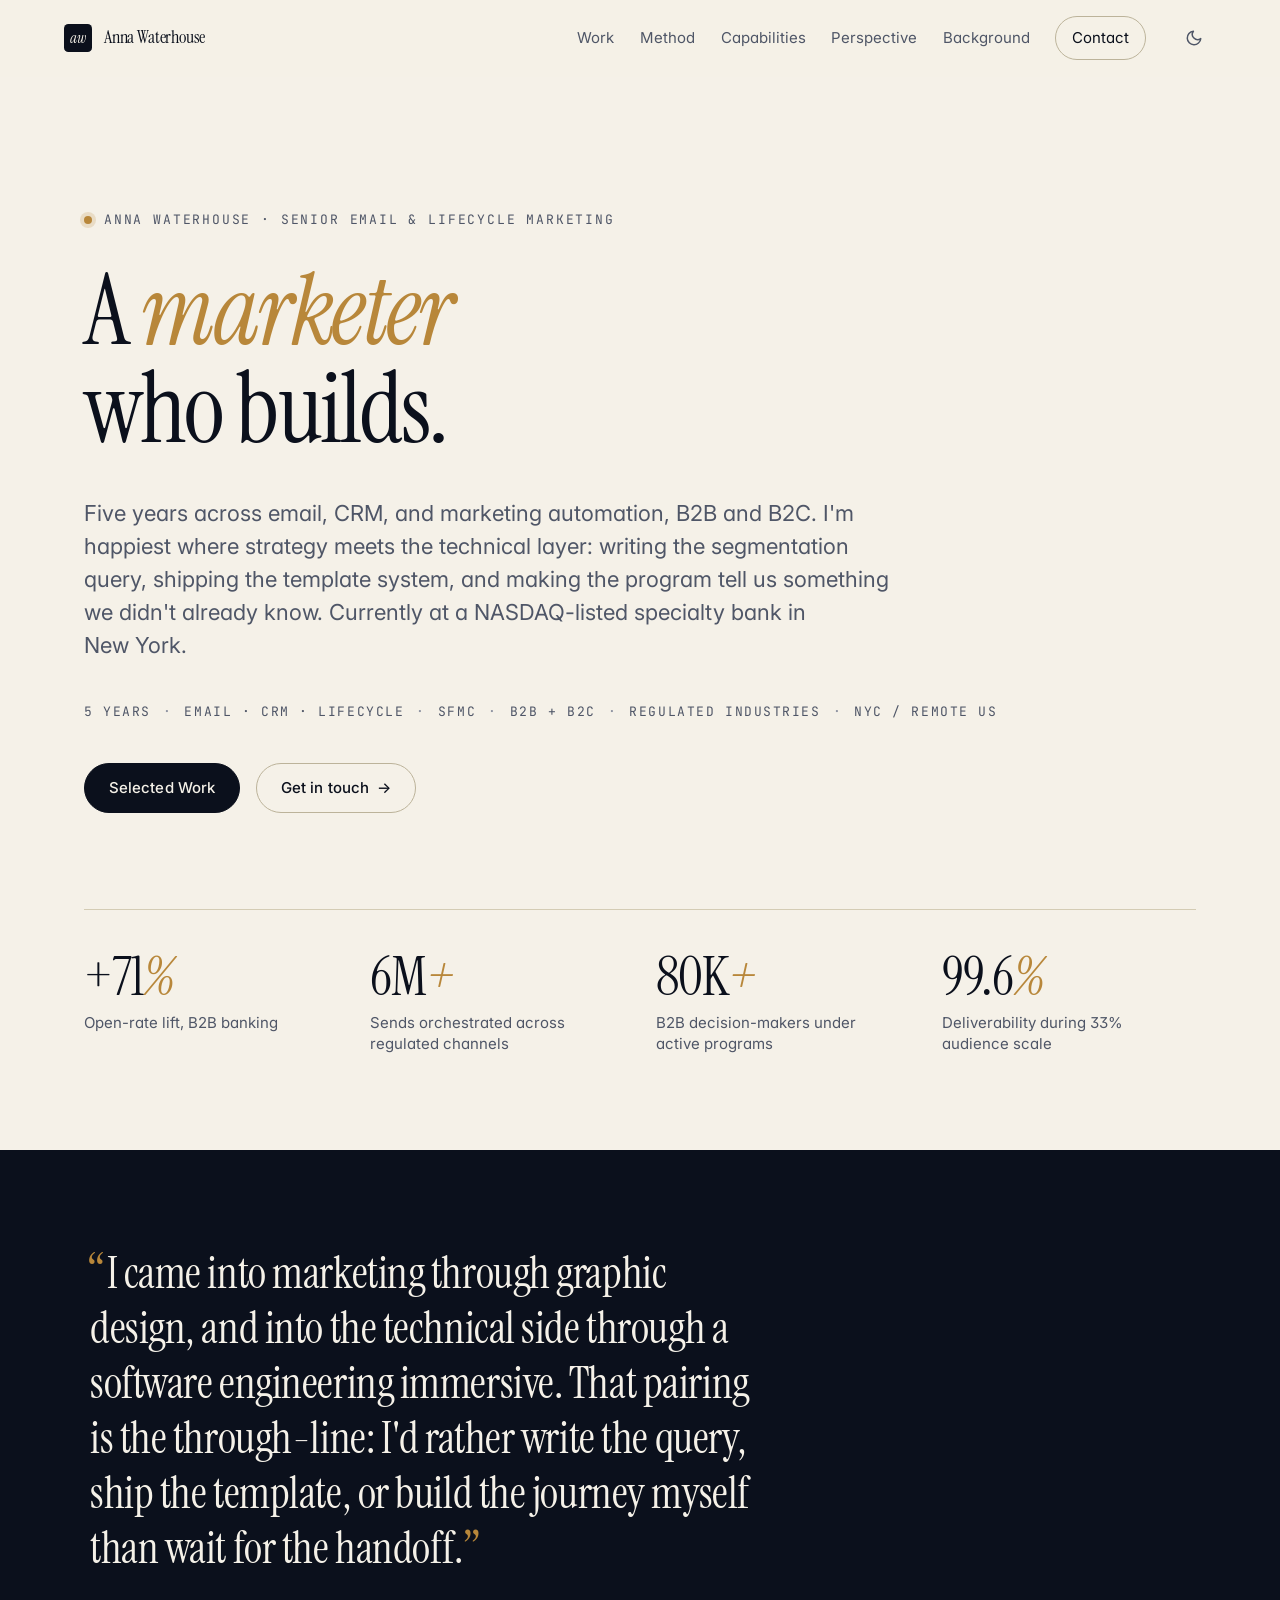
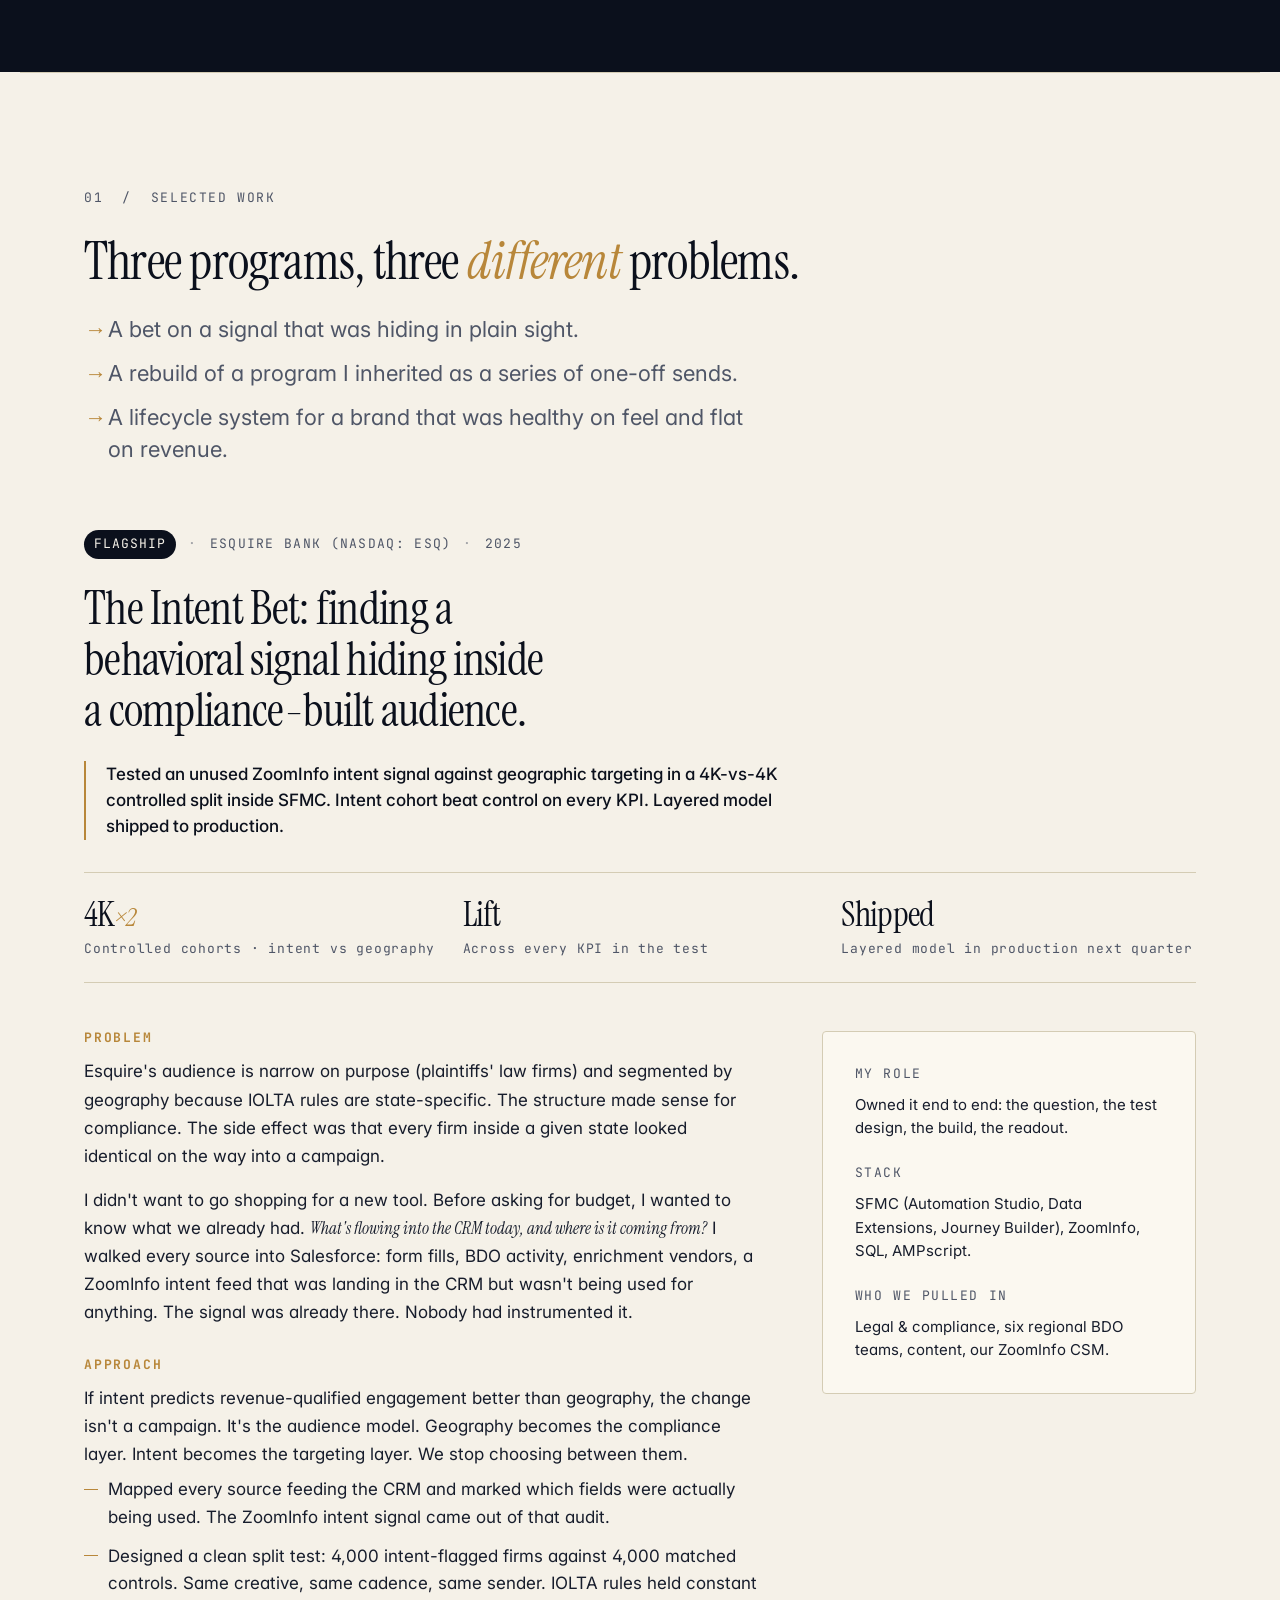
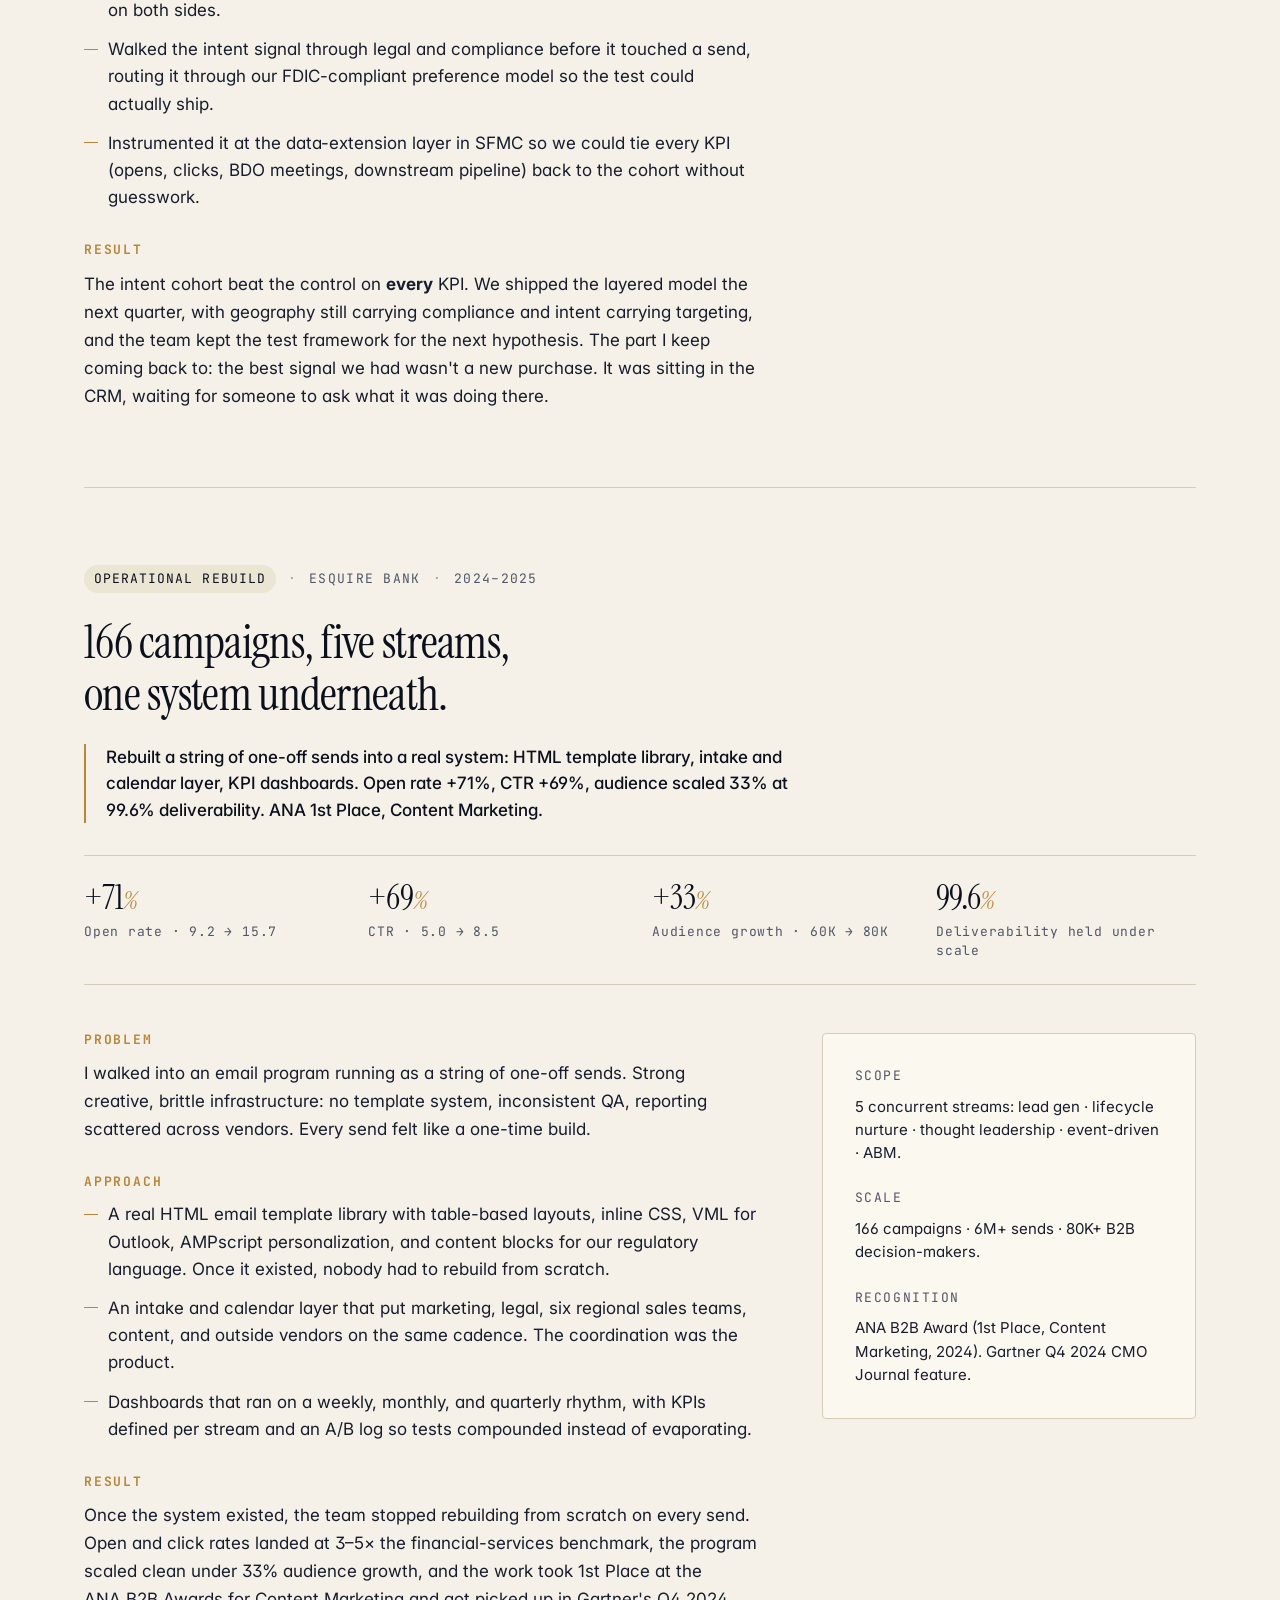
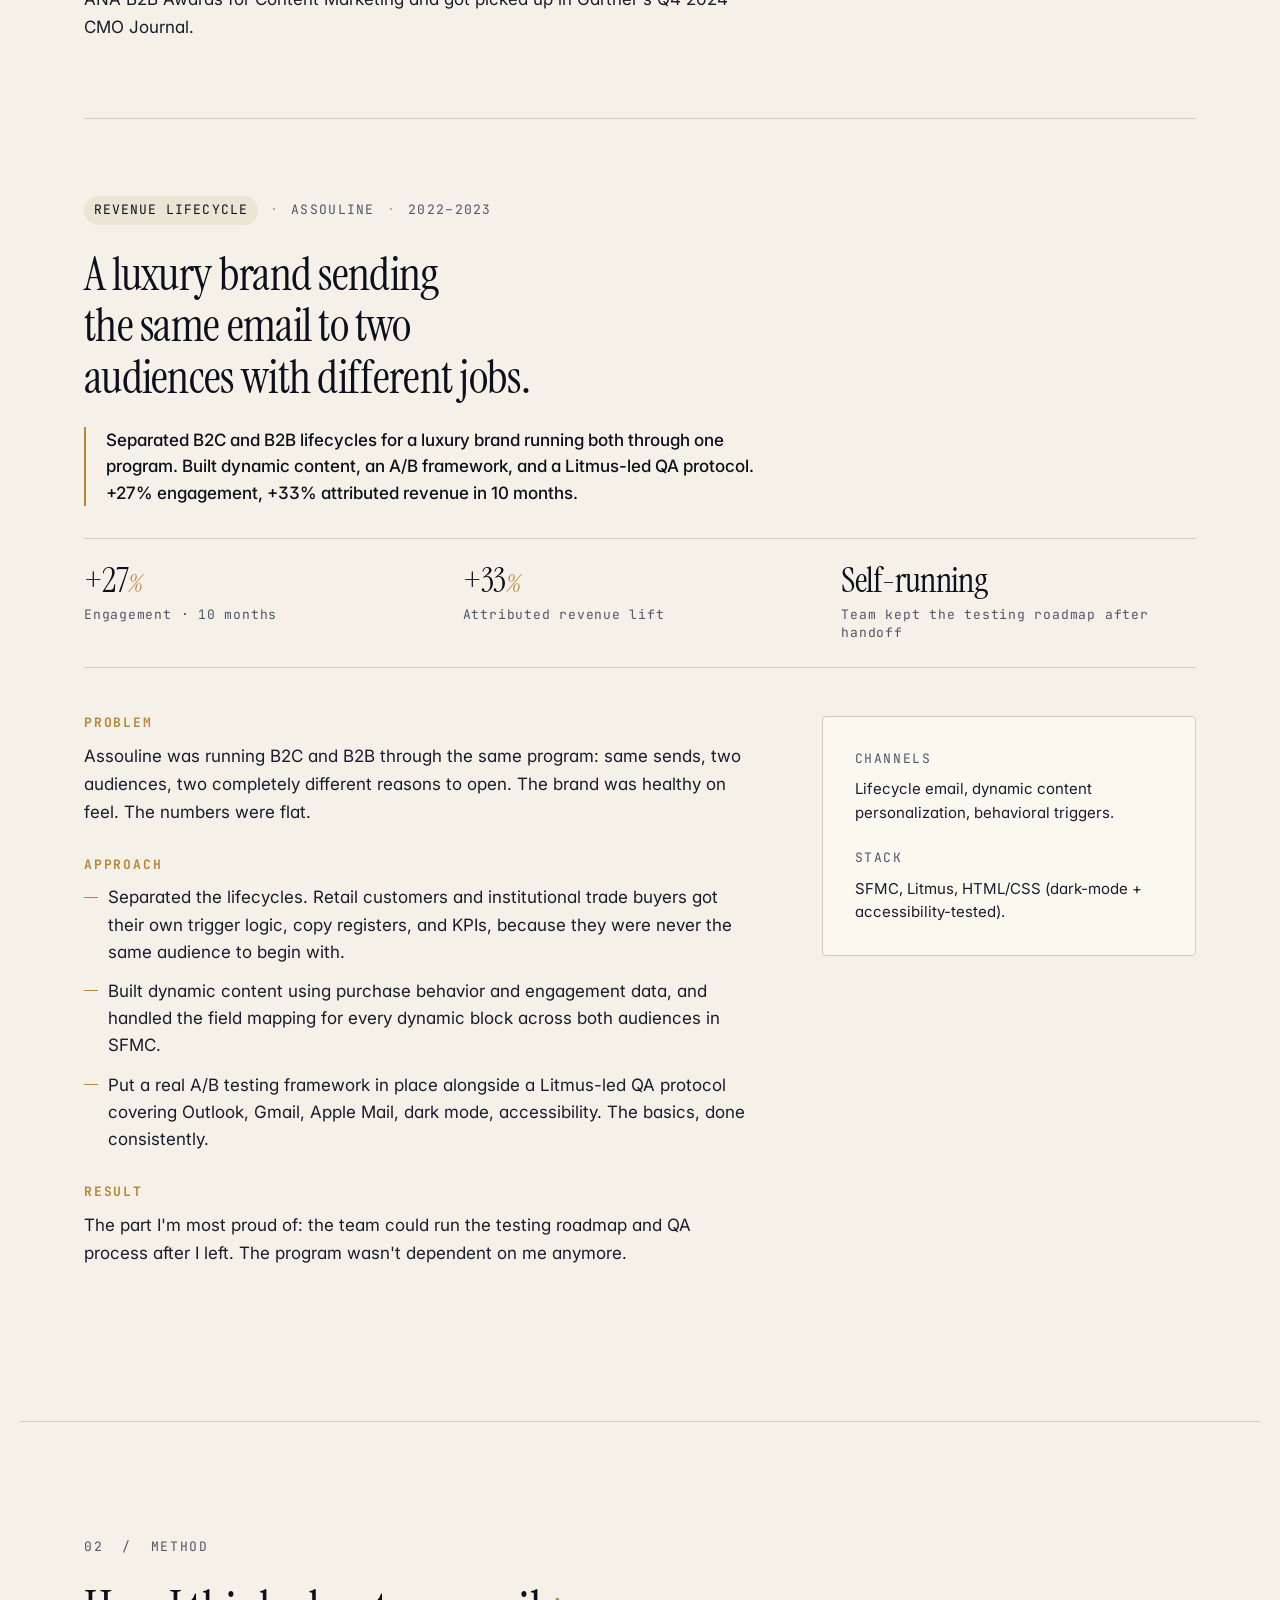
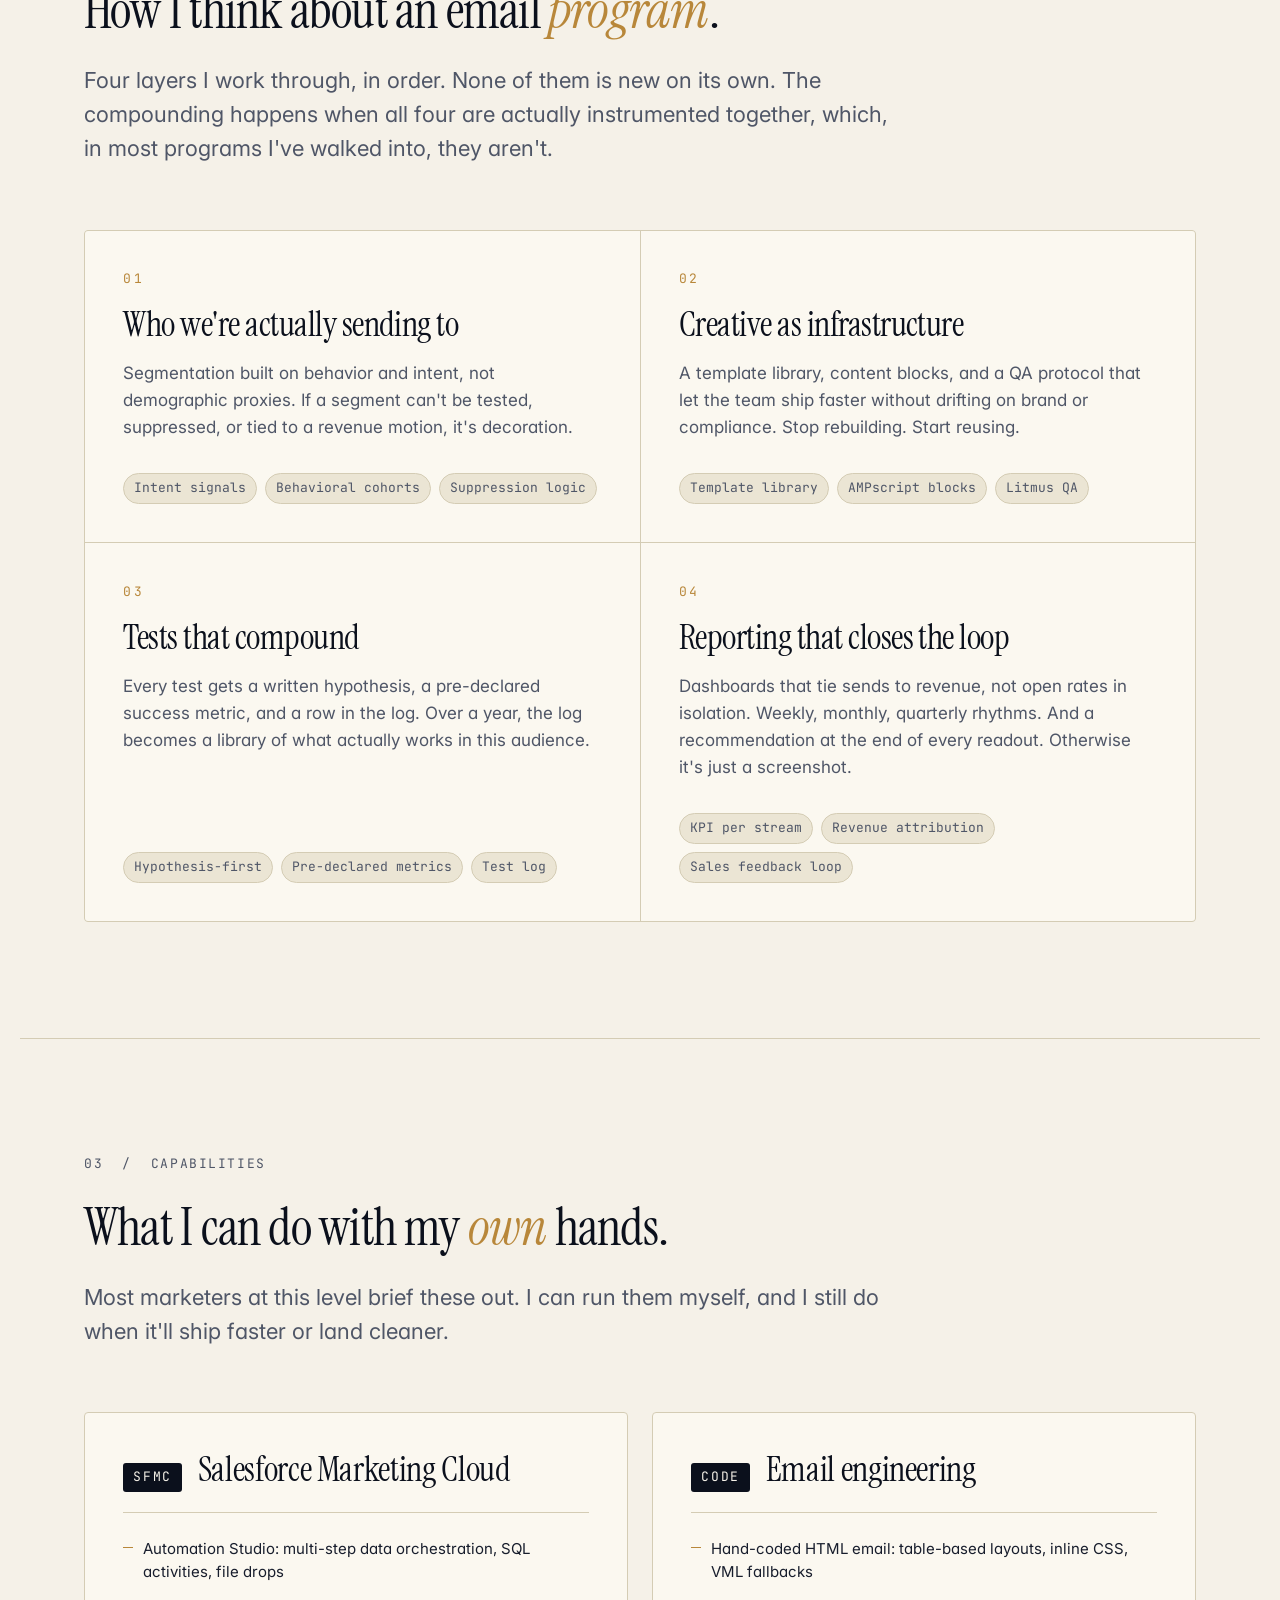
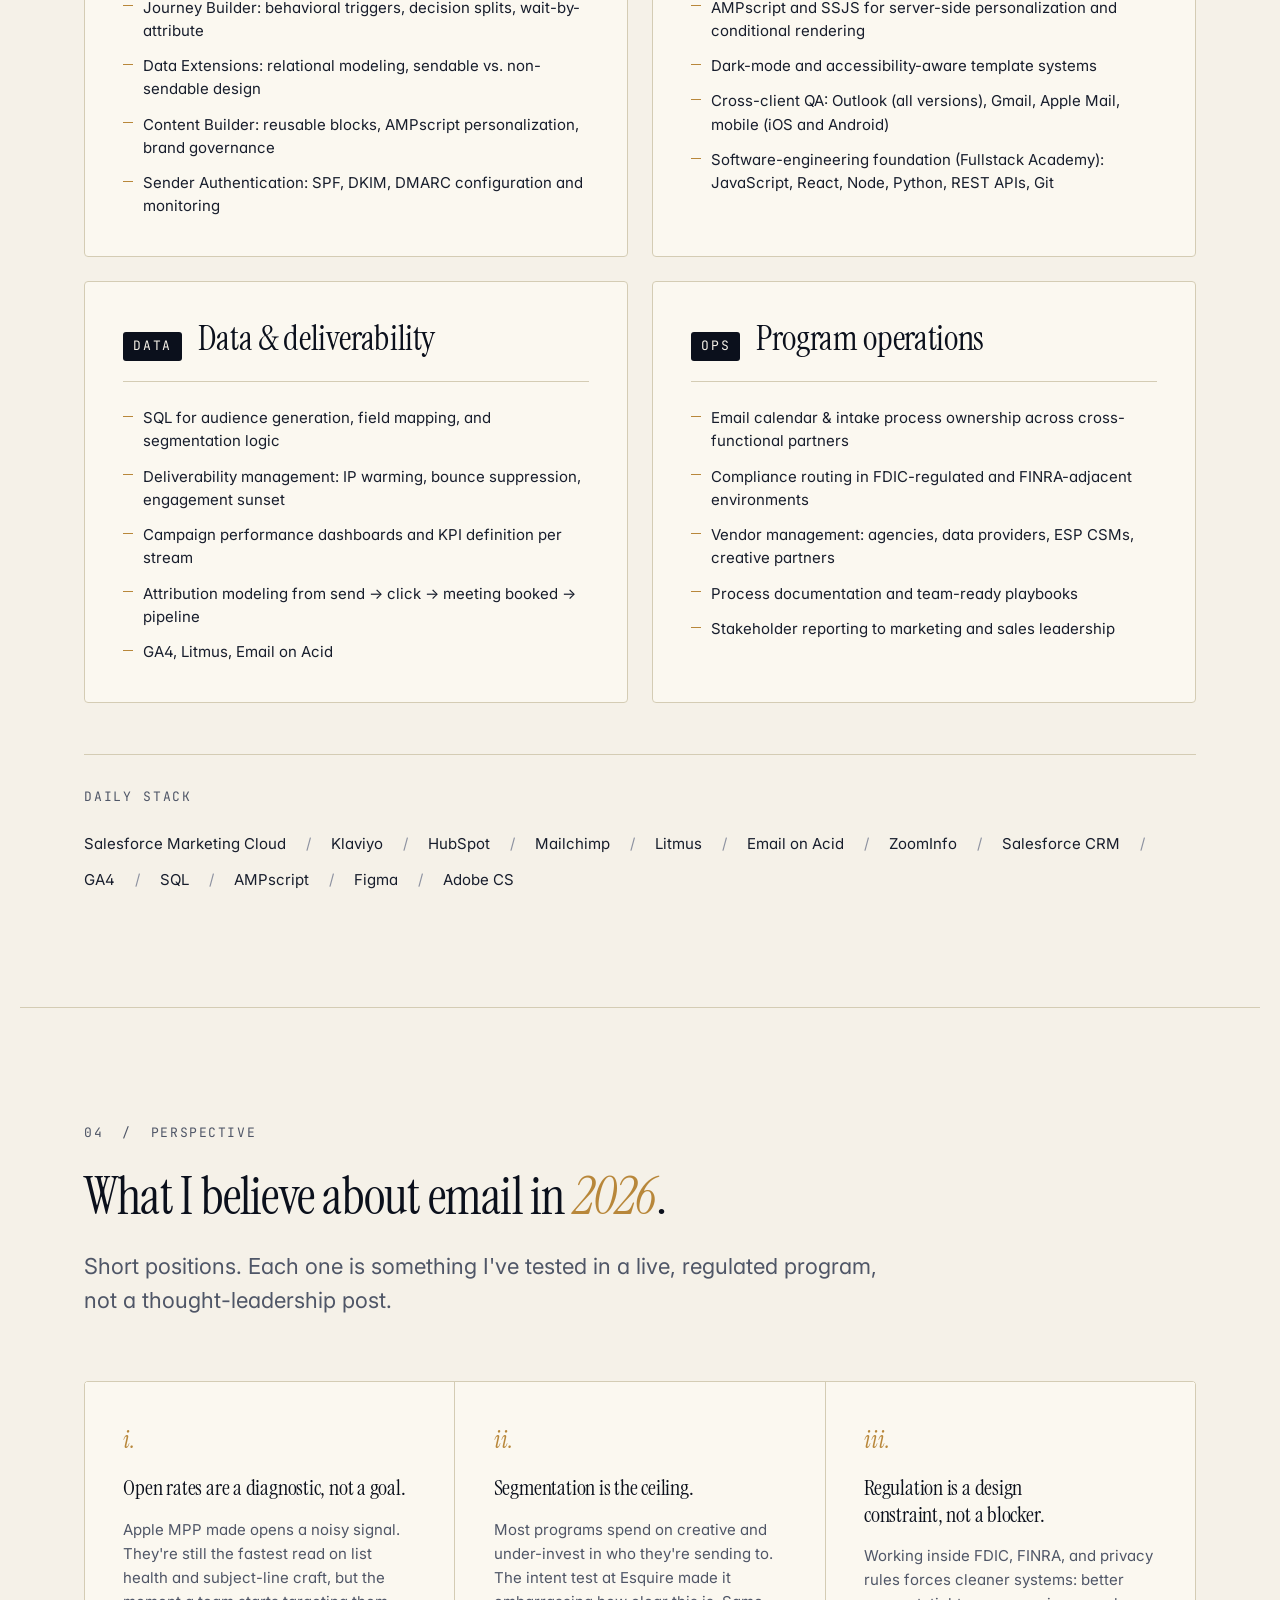
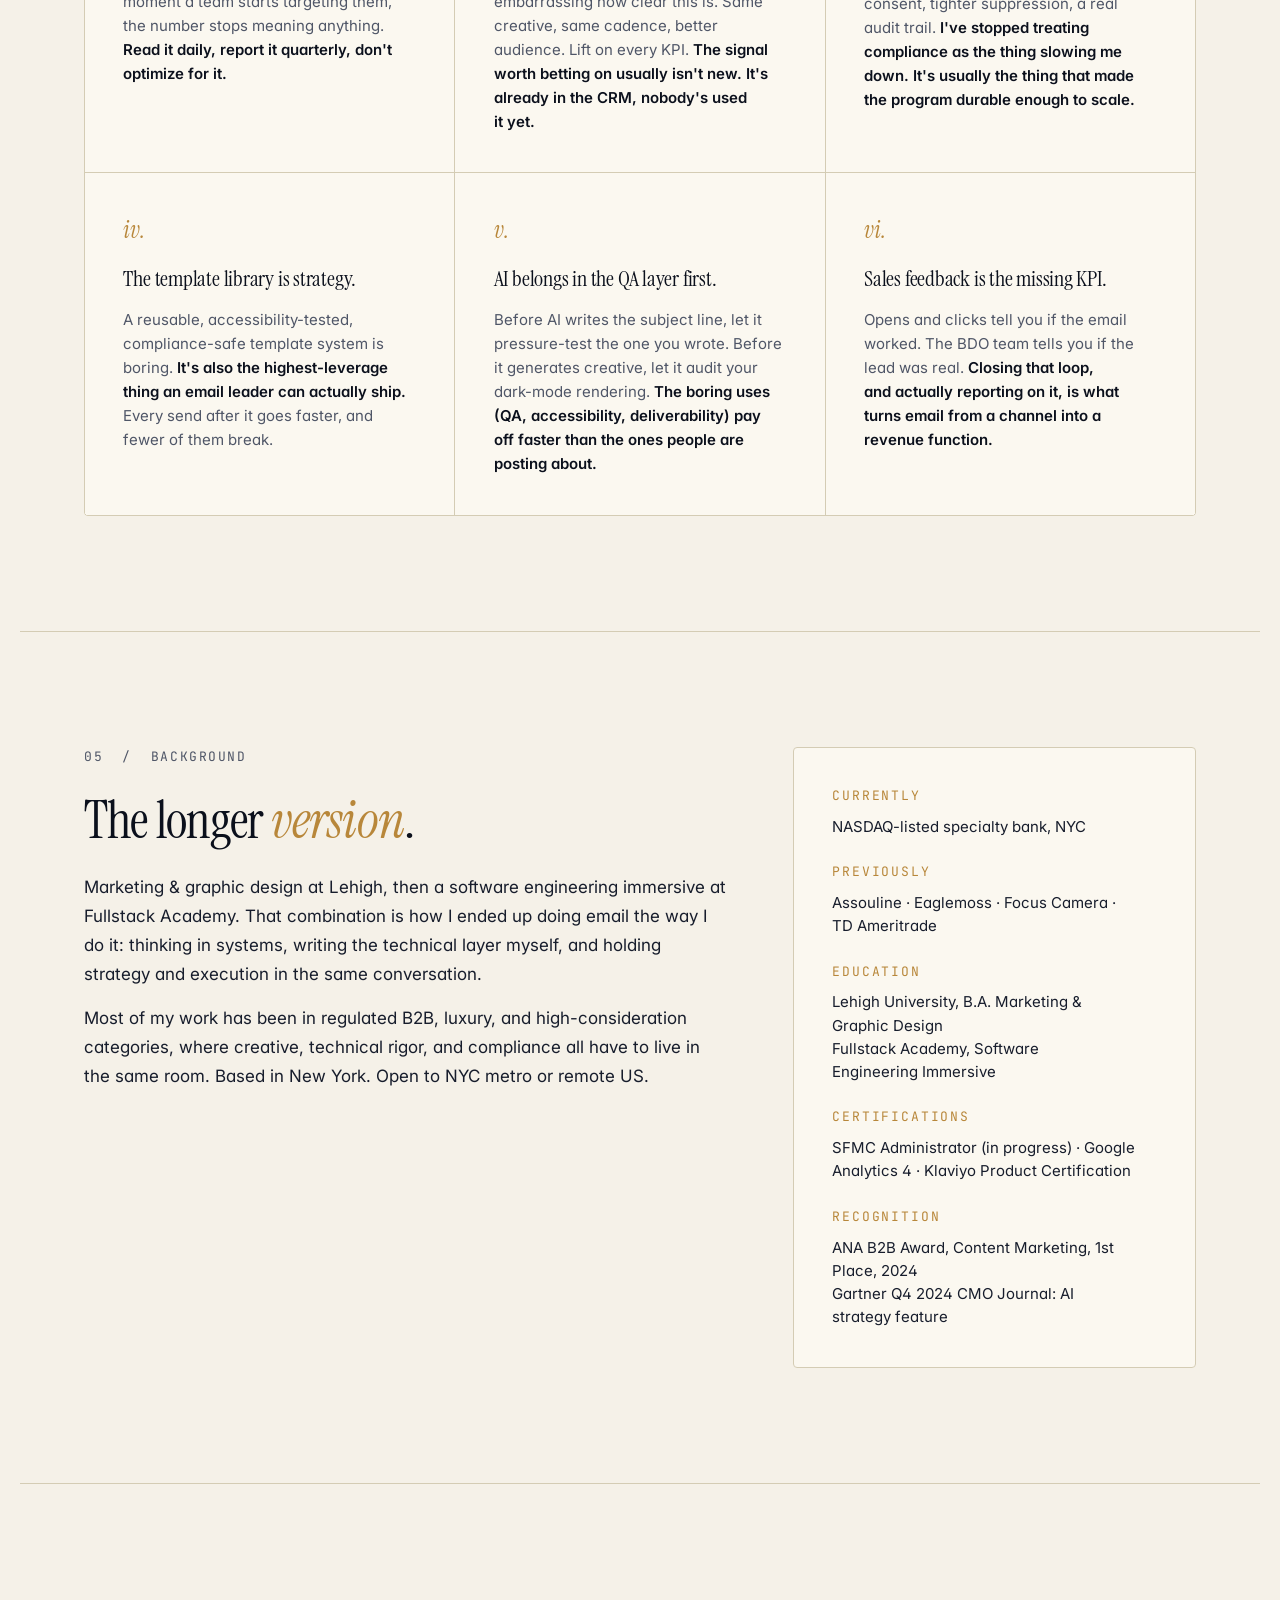
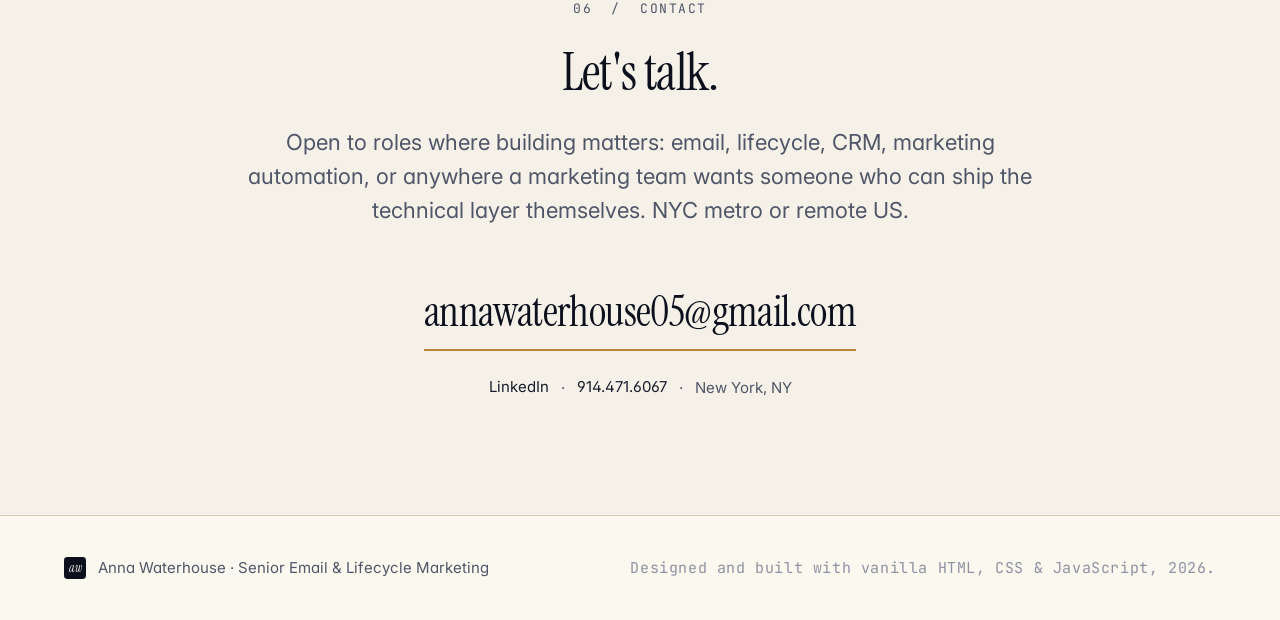
==== commit 8e956935: "Copy polish + mobile tap-target fixes - Footer: drop "Set in Instrument Serif & Inter" credit; swap " ====
--- a/index.html
+++ b/index.html
@@ -64,7 +64,7 @@
     <ul class="hero-meta-strip" role="list" aria-label="At a glance">
       <li>5 years</li>
       <li>Email · CRM · Lifecycle</li>
-      <li>SFMC · Klaviyo · HubSpot</li>
+      <li>SFMC</li>
       <li>B2B + B2C</li>
       <li>Regulated industries</li>
       <li>NYC / Remote US</li>
@@ -535,7 +535,7 @@
       </svg>
       <span>Anna Waterhouse · Senior Email &amp; Lifecycle Marketing</span>
     </div>
-    <p class="footer-meta">Designed and built by hand, 2026. Set in Instrument Serif &amp; Inter.</p>
+    <p class="footer-meta">Designed and built with vanilla HTML, CSS &amp; JavaScript, 2026.</p>
   </div>
 </footer>
 
--- a/style.css
+++ b/style.css
@@ -202,6 +202,7 @@
   display: inline-flex;
   align-items: center;
   gap: var(--space-3);
+  min-height: 44px;
   color: var(--color-text-strong);
 }
 .brand-mark { color: var(--color-text-strong); flex-shrink: 0; }
@@ -227,6 +228,9 @@
   padding: var(--space-2) var(--space-4);
   border: 1px solid var(--color-border);
   border-radius: 999px;
+  display: inline-flex;
+  align-items: center;
+  min-height: 44px;
 }
 .site-nav a.nav-cta:hover {
   background: var(--color-text-strong);
@@ -234,7 +238,7 @@
   border-color: var(--color-text-strong);
 }
 .theme-toggle {
-  width: 34px; height: 34px;
+  width: 44px; height: 44px;
   display: inline-flex; align-items: center; justify-content: center;
   color: var(--color-text-muted);
   border-radius: 999px;
@@ -862,7 +866,7 @@
 }
 .footer-brand svg { color: var(--color-text-strong); }
 .footer-meta {
-  font-size: var(--text-xs);
+  font-size: var(--text-sm);
   color: var(--color-text-faint);
   font-family: var(--font-mono);
   letter-spacing: 0.04em;
